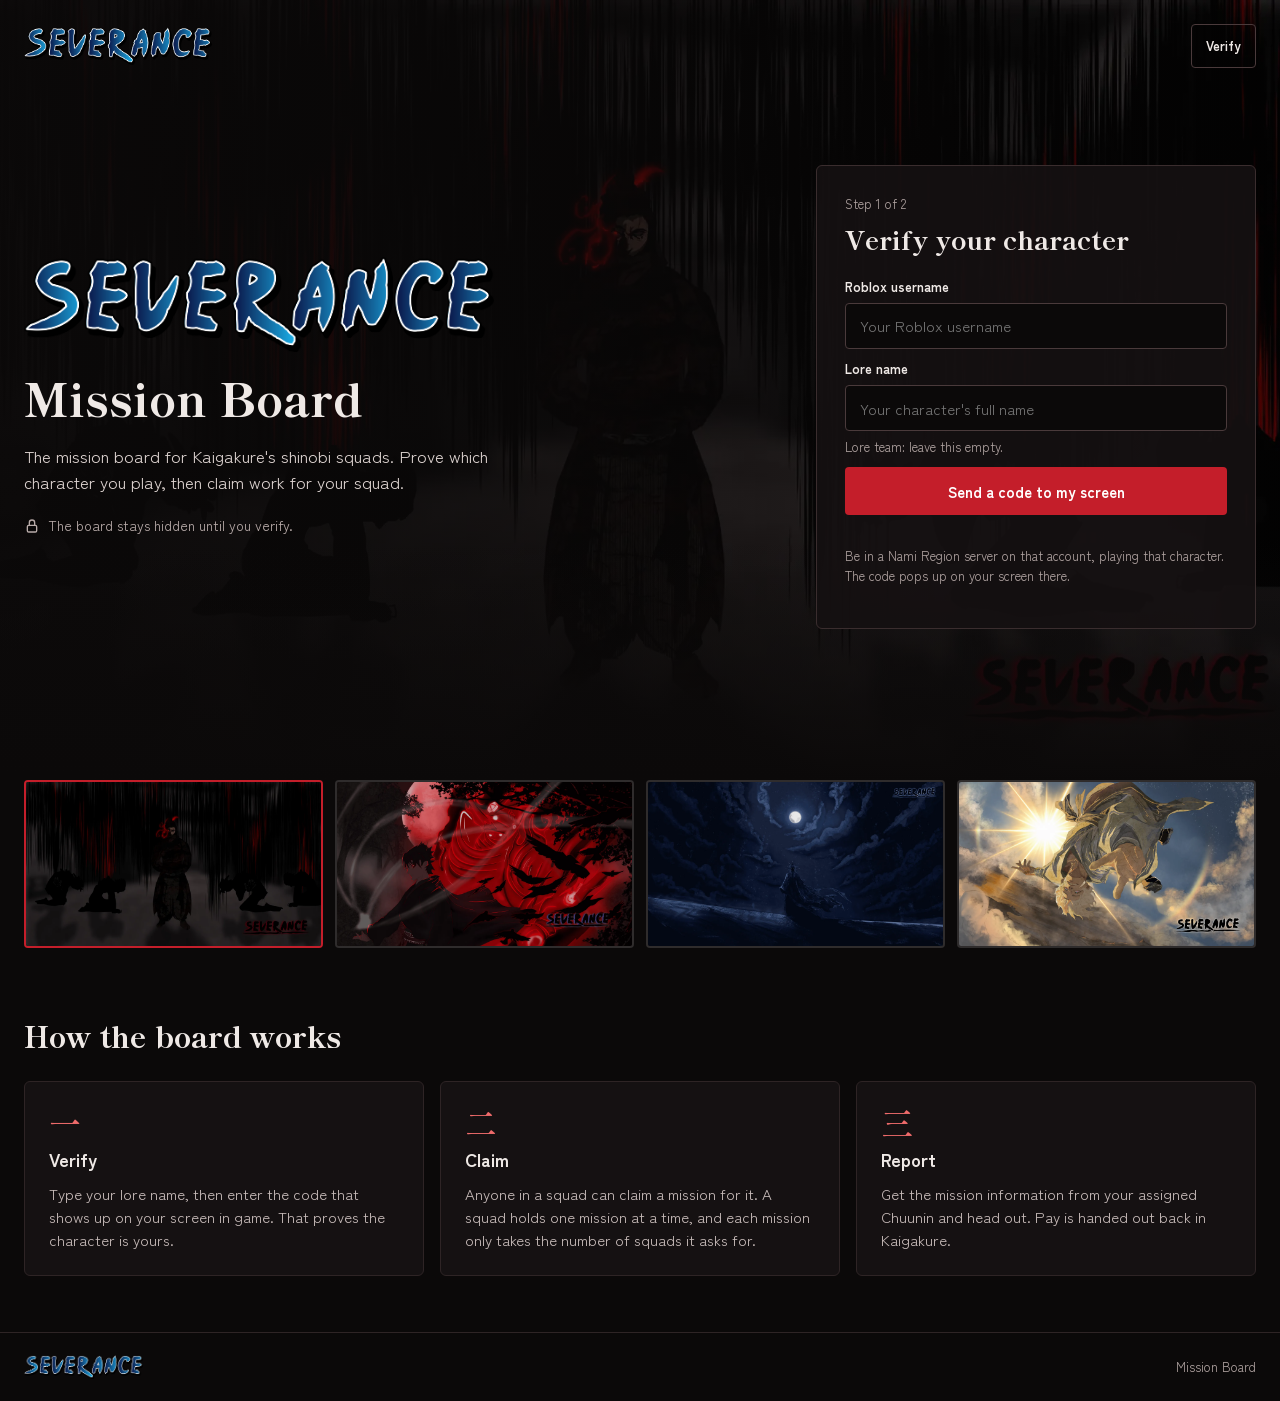
==== admin.html @ 83592f40 "Add files via upload" ====
<!doctype html>
<html lang="en">
<head>
<meta charset="utf-8">
<meta name="viewport" content="width=device-width, initial-scale=1">
<title>Mission Board admin panel</title>
<link rel="preconnect" href="https://fonts.googleapis.com">
<link rel="preconnect" href="https://fonts.gstatic.com" crossorigin>
<link rel="stylesheet" href="https://fonts.googleapis.com/css2?family=Shippori+Mincho+B1:wght@600;800&family=Zen+Kaku+Gothic+New:wght@400;500;700&display=swap">
<link rel="icon" href="data:,">
<link rel="stylesheet" href="css/style.css">
</head>
<body data-page="admin">

<header class="page-head">
  <img class="page-head-art" src="img/art-night.webp" alt="">
  <div class="page-head-shade" aria-hidden="true"></div>
  <div class="wrap">
    <nav class="nav">
      <a href="index.html" aria-label="Severance home"><img class="logo" src="img/logo.png" alt="Severance"></a>
      <div class="nav-user">
        <span class="who"><strong id="user-name"></strong><span id="user-meta"></span></span>
        <a href="board.html">Back to the board</a>
      </div>
    </nav>
    <div class="page-title">
      <h1 class="serif">Admin panel</h1>
      <p>Post missions, clear claims, and choose who can edit the board.</p>
    </div>
  </div>
</header>

<main class="admin wrap">

  <section class="admin-section" aria-labelledby="post-title">
    <h2 id="post-title" class="section-title">Post a mission</h2>
    <div class="split">
      <div class="split-main">
        <div class="panel paste-box">
          <label for="paste" class="strong">Paste from Discord</label>
          <p class="small muted">Paste a mission in the usual format and the form fills itself in. You can fix anything after.</p>
          <textarea id="paste" class="input" rows="9"></textarea>
          <div class="inline-actions">
            <button id="fill" class="btn btn-light btn-small" type="button">Fill the form</button>
            <button id="clear" class="btn btn-ghost btn-small" type="button">Clear</button>
          </div>
          <p id="paste-msg" class="msg error" role="alert" hidden></p>
        </div>

        <form id="post-form" class="post-form" novalidate>
          <div class="form-grid">
            <div class="field wide"><label for="f-title">Title</label><input id="f-title" name="title" class="input" type="text" placeholder="Business Trip" autocomplete="off"></div>
            <div class="field wide"><label for="f-host">Host</label><input id="f-host" name="host" class="input" type="text" placeholder="Lore team member hosting it" autocomplete="off"></div>
            <div class="field"><label for="f-rank">Rank</label><input id="f-rank" name="rank" class="input" type="text" placeholder="C-" autocomplete="off"></div>
            <div class="field"><label for="f-faction">Faction</label><input id="f-faction" name="faction" class="input" type="text" value="Shinobi" autocomplete="off"></div>
            <div class="field"><label for="f-squads">Squads needed</label><input id="f-squads" name="squadsNeeded" class="input" type="number" min="1" max="18" value="1"></div>
            <div class="field"><label for="f-limit">Squad member limit</label><input id="f-limit" name="memberLimit" class="input" type="text" placeholder="9" autocomplete="off"></div>
            <div class="field"><label for="f-pay">Pay per squad member</label><input id="f-pay" name="pay" class="input" type="text" placeholder="220 Ryo" autocomplete="off"></div>
            <div class="field"><label for="f-bonus">Bonus</label><input id="f-bonus" name="bonus" class="input" type="text" placeholder="???" autocomplete="off"></div>
            <div class="field wide"><label for="f-failure">Failure</label><input id="f-failure" name="failure" class="input" type="text" placeholder="No pay, reputation loss for the entire squad." autocomplete="off"></div>
            <div class="field"><label for="f-location">Location</label><input id="f-location" name="location" class="input" type="text" placeholder="Nagomi Island" autocomplete="off"></div>
            <div class="field"><label for="f-departure">Departure</label><input id="f-departure" name="departure" class="input" type="text" value="Kaigakure" autocomplete="off"></div>
            <div class="field"><label for="f-time">Time limit</label><input id="f-time" name="timeLimit" class="input" type="text" placeholder="N/A" autocomplete="off"></div>
          </div>
          <div class="field"><label for="f-summary">Brief summary</label><textarea id="f-summary" name="summary" class="input" rows="4"></textarea></div>
          <div class="field"><label for="f-objectives">Objectives (one per line)</label><textarea id="f-objectives" name="objectives" class="input" rows="4"></textarea></div>
          <div class="field"><label for="f-intel">Intel</label><textarea id="f-intel" name="intel" class="input" rows="3"></textarea></div>
          <div class="field"><label for="f-optional">Optional requirements</label><textarea id="f-optional" name="optionalRequirements" class="input" rows="2"></textarea></div>
          <div class="inline-actions">
            <button class="btn btn-red" type="submit">Post to the board</button>
            <p id="post-msg" class="msg" role="status" hidden></p>
          </div>
        </form>
      </div>

      <aside class="split-side">
        <div class="panel preview" aria-label="Preview">
          <div class="preview-label">Preview</div>
          <div id="preview"></div>
        </div>
      </aside>
    </div>
  </section>

  <section class="admin-section" aria-labelledby="posted-title">
    <div class="section-head">
      <h2 id="posted-title" class="section-title">Posted missions</h2>
      <span class="small muted">Clearing claims frees the mission for other squads.</span>
    </div>
    <div class="panel table-wrap">
      <div class="table">
        <div class="table-row table-head"><span>Mission</span><span>Host</span><span>Rank</span><span>Squads</span><span>Status</span><span class="right">Actions</span></div>
        <div id="posted-rows"></div>
      </div>
    </div>
  </section>

  <section class="admin-section" aria-labelledby="lore-title">
    <h2 id="lore-title" class="section-title">Lore team</h2>
    <div class="split">
      <div class="panel split-wide"><ul id="lore-list" class="admin-list"></ul></div>
      <div class="split-side">
        <div class="panel card-form">
          <strong>Who can post</strong>
          <p class="small muted">This list comes from the Lore Team tab in the squad sheet. Everyone marked Active there can post missions, clear claims and remove missions. To add or remove someone, change the sheet.</p>
        </div>
      </div>
    </div>
  </section>

  <p id="demo-row" class="demo-row" hidden>
    <span>Demo mode: everything here is saved in this browser only.</span>
    <button id="demo-reset" class="link-btn" type="button">Reset demo data</button>
  </p>

</main>

<script src="js/api.js"></script>
<script src="js/app.js"></script>
</body>
</html>
---- css/style.css ----
:root {
  --bg: #0b0909;
  --panel: #151112;
  --panel-hi: #1f1819;
  --line: #2e2425;
  --line-strong: #4a3a3b;
  --text: #efe9e6;
  --text-soft: #ddd3d0;
  --muted: #b0a3a1;
  --faint: #8f8381;
  --red: #c41e2a;
  --red-text: #ef6b6b;
  --amber: #e3b25a;
  --blue: #8fc1e3;
  --green: #a9d2a3;
  --error: #ef8f8f;
  --serif: 'Shippori Mincho B1', serif;
  --sans: 'Zen Kaku Gothic New', system-ui, sans-serif;
  --mono: ui-monospace, Menlo, Consolas, monospace;
}

* { box-sizing: border-box; }
body { margin: 0; background: var(--bg); color: var(--text); font-family: var(--sans); font-size: 15px; line-height: 1.55; }
a { color: var(--red-text); }
a:hover { color: #ff9a9a; }
img { max-width: 100%; }
button, input, textarea, select { font: inherit; }
button { cursor: pointer; }
button:disabled { cursor: not-allowed; }
[hidden] { display: none !important; }
:focus-visible { outline: 2px solid var(--red-text); outline-offset: 2px; }

.wrap { max-width: 1280px; width: 100%; margin: 0 auto; padding-left: 24px; padding-right: 24px; }
.serif { font-family: var(--serif); font-weight: 800; }
.muted { color: var(--muted); }
.soft { color: var(--text-soft); }
.small { font-size: 13px; }
.strong { font-weight: 700; }
.unset { color: var(--faint) !important; }

.btn { display: inline-flex; align-items: center; justify-content: center; min-height: 48px; padding: 0 22px; border-radius: 4px; border: 1px solid transparent; font-size: 15px; font-weight: 700; text-decoration: none; }
.btn-red { background: var(--red); color: #fff; }
.btn-red:hover { background: #d42733; color: #fff; }
.btn-light { background: var(--text); color: var(--bg); }
.btn-light:hover { background: #fff; color: var(--bg); }
.btn-ghost { background: transparent; color: var(--text); border-color: var(--line-strong); }
.btn-ghost:hover { border-color: #6a5455; color: var(--text); }
.btn-off, .btn:disabled { background: #241c1d; color: #9a8d8b; border-color: #241c1d; }
.btn-danger { background: var(--red); color: #fff; border-color: var(--red); }
.btn-small { min-height: 44px; padding: 0 14px; font-size: 13px; }
.link-btn { background: none; border: 0; padding: 0; min-height: 32px; color: var(--red-text); text-decoration: underline; text-underline-offset: 3px; font-size: 14px; }
.link-btn:hover { color: #ff9a9a; }

.field { display: flex; flex-direction: column; gap: 6px; }
.field label { font-size: 13px; font-weight: 700; }
.input { width: 100%; min-height: 46px; padding: 0 14px; background: var(--bg); color: var(--text); border: 1px solid var(--line-strong); border-radius: 4px; font-size: 15px; }
textarea.input { padding: 10px 12px; line-height: 1.5; resize: vertical; }
.input:focus { outline: 2px solid var(--red); outline-offset: 1px; }
.input:disabled { opacity: 0.6; }
.code-input { min-height: 56px; font-family: var(--mono); font-size: 28px; letter-spacing: 0.35em; text-align: center; }
.msg { margin: 0; font-size: 14px; }
.msg.error { color: var(--error); }
.msg.ok { color: var(--green); font-weight: 700; }
.inline-actions { display: flex; flex-wrap: wrap; align-items: center; gap: 10px 14px; }

.hero { position: relative; overflow: hidden; min-height: 780px; display: flex; flex-direction: column; }
.hero-art { position: absolute; inset: 0; width: 100%; height: 100%; object-fit: cover; opacity: 0; transition: opacity 1.4s ease; }
.hero-art.on { opacity: 1; }
.hero-shade { position: absolute; inset: 0; background: linear-gradient(90deg, rgba(11,9,9,0.94) 0%, rgba(11,9,9,0.74) 42%, rgba(11,9,9,0.2) 100%); }
.hero-fade { position: absolute; left: 0; right: 0; bottom: 0; height: 240px; background: linear-gradient(180deg, rgba(11,9,9,0) 0%, var(--bg) 100%); }
.topbar { position: relative; display: flex; flex-wrap: wrap; justify-content: space-between; align-items: center; gap: 16px; padding-top: 24px; }
.topbar .logo { height: 38px; width: auto; }
.hero-body { position: relative; flex: 1; display: flex; flex-wrap: wrap; align-items: center; justify-content: space-between; gap: 40px; padding-top: 56px; padding-bottom: 110px; }
.hero-copy { flex: 1 1 420px; max-width: 600px; display: flex; flex-direction: column; gap: 20px; }
.hero-logo { width: min(100%, 470px); height: auto; }
.hero-copy h1 { margin: 0; font-size: 46px; line-height: 1.1; }
.hero-copy .lead { margin: 0; font-size: 17px; color: var(--text-soft); max-width: 500px; }
.lock-note { margin: 0; display: flex; align-items: center; gap: 8px; font-size: 14px; color: #b9acaa; }

.verify-card { flex: 1 1 360px; max-width: 440px; background: rgba(21,17,18,0.93); border: 1px solid #3a2d2e; border-radius: 6px; padding: 28px; }
.verify-step { display: flex; flex-direction: column; gap: 18px; }
.verify-step > .link-btn { align-self: flex-start; }
.step-head { display: flex; flex-direction: column; gap: 4px; }
.step-head h2 { margin: 0; font-size: 26px; }
.step-head p { margin: 0; }
.step { font-size: 13px; color: var(--muted); }
.verify-form { display: flex; flex-direction: column; gap: 10px; }
.row-between { display: flex; flex-wrap: wrap; justify-content: space-between; gap: 8px; }
.demo-note { margin: 0; padding: 10px 12px; border: 1px dashed #3a2d2e; border-radius: 4px; font-size: 13px; color: var(--muted); }
.demo-note strong { color: var(--text); font-family: var(--mono); letter-spacing: 0.12em; }
.demo-names { display: flex; flex-wrap: wrap; align-items: center; gap: 4px 12px; padding-top: 14px; border-top: 1px dashed #3a2d2e; font-size: 13px; color: var(--muted); }
.demo-names .link-btn { font-size: 13px; }
.verified { display: inline-flex; align-items: center; gap: 6px; font-size: 14px; font-weight: 700; color: var(--green); }

.thumbs { display: grid; grid-template-columns: repeat(auto-fit, minmax(150px, 1fr)); gap: 12px; }
.thumb { padding: 0; aspect-ratio: 16 / 9; overflow: hidden; background: var(--panel); border: 2px solid rgba(239,233,230,0.12); border-radius: 4px; }
.thumb[aria-pressed="true"] { border-color: var(--red); }
.thumb img { display: block; width: 100%; height: 100%; object-fit: cover; }

.how { padding-top: 64px; padding-bottom: 56px; display: flex; flex-direction: column; gap: 22px; }
.how h2 { margin: 0; font-size: 30px; }
.how ol { list-style: none; margin: 0; padding: 0; display: grid; grid-template-columns: repeat(auto-fit, minmax(260px, 1fr)); gap: 16px; }
.how li { padding: 24px; background: var(--panel); border: 1px solid var(--line); border-radius: 6px; display: flex; flex-direction: column; gap: 8px; }
.how .num { font-family: var(--serif); font-weight: 800; font-size: 32px; line-height: 1; color: var(--red-text); }
.how h3 { margin: 0; font-size: 18px; }
.how p { margin: 0; color: #c8bcba; }

.site-footer { border-top: 1px solid var(--line); }
.site-footer .wrap { padding-top: 22px; padding-bottom: 22px; display: flex; flex-wrap: wrap; justify-content: space-between; align-items: center; gap: 12px; font-size: 13px; color: var(--muted); }
.site-footer img { height: 24px; width: auto; }

.page-head { position: relative; overflow: hidden; border-bottom: 1px solid var(--line); }
.page-head-art { position: absolute; inset: 0; width: 100%; height: 100%; object-fit: cover; object-position: center 35%; }
.page-head-shade { position: absolute; inset: 0; background: linear-gradient(90deg, rgba(11,9,9,0.96) 0%, rgba(11,9,9,0.82) 50%, rgba(11,9,9,0.5) 100%); }
.page-head .wrap { position: relative; padding-top: 20px; padding-bottom: 34px; display: flex; flex-direction: column; gap: 30px; }
.nav { display: flex; flex-wrap: wrap; justify-content: space-between; align-items: center; gap: 16px; }
.nav .logo { height: 34px; width: auto; display: block; }
.nav-user { display: flex; flex-wrap: wrap; align-items: center; gap: 8px 22px; font-size: 14px; }
.nav-user .who { display: flex; flex-direction: column; line-height: 1.3; text-align: right; }
.nav-user .who span { font-size: 13px; color: #b9acaa; }
.nav-user a { font-weight: 700; }
.page-title h1 { margin: 0; font-size: 46px; line-height: 1.1; }
.page-title p { margin: 4px 0 0; color: var(--text-soft); }

.panel { background: var(--panel); border: 1px solid var(--line); border-radius: 6px; }

.board { padding-top: 28px; padding-bottom: 56px; display: flex; flex-wrap: wrap; gap: 28px; align-items: flex-start; }
.board-side { flex: 1 1 340px; min-width: 0; display: flex; flex-direction: column; gap: 16px; }
.squad-box { padding: 18px; display: flex; flex-direction: column; gap: 8px; }
.squad-box .row { display: flex; justify-content: space-between; align-items: baseline; gap: 12px; }
.squad-box h2 { margin: 0; font-size: 20px; }
.squad-box p { margin: 0; font-size: 14px; color: var(--text-soft); }
.slot { font-size: 13px; font-weight: 700; color: var(--muted); }
.slot.full { color: var(--blue); }
.tabs { display: flex; flex-wrap: wrap; gap: 4px; border-bottom: 1px solid var(--line); }
.tab { min-height: 44px; padding: 0 12px; margin-bottom: -1px; background: none; border: 0; border-bottom: 2px solid transparent; color: var(--muted); font-size: 14px; font-weight: 700; }
.tab[aria-pressed="true"] { border-bottom-color: var(--red); color: var(--text); }
.mission-list { list-style: none; margin: 0; padding: 0; display: flex; flex-direction: column; gap: 10px; }
.mission-item { width: 100%; display: flex; gap: 14px; align-items: flex-start; padding: 14px; text-align: left; background: var(--panel); border: 1px solid var(--line); border-radius: 6px; color: var(--text); }
.mission-item:hover { border-color: var(--line-strong); }
.mission-item[aria-pressed="true"] { background: var(--panel-hi); border-color: var(--red); }
.rank { flex: none; min-width: 48px; height: 48px; padding: 0 6px; display: flex; align-items: center; justify-content: center; border: 1.5px solid #5a4647; font-family: var(--serif); font-weight: 800; font-size: 21px; }
.mission-item .info { display: flex; flex-direction: column; gap: 2px; min-width: 0; }
.mission-item .title { font-family: var(--serif); font-weight: 800; font-size: 18px; line-height: 1.25; }
.mission-item .meta { font-size: 13px; color: #b9acaa; }
.mission-item .status { margin-top: 4px; }
.status { font-size: 12px; font-weight: 700; letter-spacing: 0.08em; }
.status-open { color: var(--red-text); }
.status-partial { color: var(--amber); }
.status-claimed { color: #9a8d8b; }
.status-mine { color: var(--blue); }
.tag { padding: 4px 10px; border: 1px solid currentColor; border-radius: 3px; }
.empty { margin: 0; padding: 24px; text-align: center; border: 1px dashed #3a2d2e; border-radius: 6px; color: var(--muted); }

.mission { flex: 999 1 560px; min-width: 0; }
.mission-head { padding: 28px 28px 24px; display: flex; flex-direction: column; gap: 16px; border-bottom: 1px solid var(--line); }
.mission-head .row { display: flex; flex-wrap: wrap; justify-content: space-between; align-items: center; gap: 10px; }
.mission-head h2 { margin: 0; font-size: 40px; line-height: 1.15; }
.claimed-line { font-size: 13px; color: #b9acaa; }
.title-block { display: flex; flex-direction: column; gap: 4px; }
.host-line { margin: 0; font-size: 14px; color: var(--muted); }
.host-line strong { color: var(--text); }
.action { display: flex; flex-wrap: wrap; align-items: center; gap: 12px 16px; }
.action .note { font-size: 13px; color: #b9acaa; }
.action .msg { flex-basis: 100%; }
.facts { margin: 0; padding: 18px 28px; display: grid; grid-template-columns: repeat(auto-fit, minmax(170px, 1fr)); gap: 14px 24px; border-bottom: 1px solid var(--line); }
.facts div { display: flex; flex-direction: column; gap: 2px; }
.facts dt { font-size: 12px; color: var(--muted); }
.facts dd { margin: 0; font-weight: 700; }
.mission-body { padding: 26px 28px 32px; display: flex; flex-direction: column; gap: 24px; }
.mission-body section { display: flex; flex-direction: column; gap: 6px; }
.mission-body h3 { margin: 0; font-family: var(--serif); font-weight: 800; font-size: 19px; }
.mission-body p, .mission-body ol { margin: 0; color: var(--text-soft); max-width: 760px; }
.mission-body ol { padding-left: 22px; display: flex; flex-direction: column; gap: 6px; }

.admin { padding-top: 32px; padding-bottom: 64px; display: flex; flex-direction: column; gap: 48px; }
.admin-section { display: flex; flex-direction: column; gap: 18px; }
.section-title { margin: 0; font-family: var(--serif); font-weight: 800; font-size: 28px; }
.section-head { display: flex; flex-wrap: wrap; justify-content: space-between; align-items: baseline; gap: 8px; }
.split { display: flex; flex-wrap: wrap; gap: 28px; align-items: flex-start; }
.split-main { flex: 1 1 540px; min-width: 0; display: flex; flex-direction: column; gap: 22px; }
.split-side { flex: 1 1 400px; min-width: 0; display: flex; flex-direction: column; gap: 16px; }
.split-wide { flex: 999 1 520px; min-width: 0; }
.paste-box { padding: 18px; display: flex; flex-direction: column; gap: 10px; }
.paste-box p { margin: 0; }
.paste-box textarea { font-family: var(--mono); font-size: 13px; }
.form-grid { display: grid; grid-template-columns: repeat(auto-fit, minmax(200px, 1fr)); gap: 14px 16px; }
.form-grid .wide { grid-column: 1 / -1; }
.post-form { display: flex; flex-direction: column; gap: 18px; }
.preview-label { padding: 14px 24px 0; font-size: 13px; font-weight: 700; color: var(--muted); }
.preview .mission-head { padding: 12px 24px 20px; }
.preview .mission-head h2 { font-size: 28px; }
.preview .facts { padding: 14px 24px; grid-template-columns: repeat(auto-fit, minmax(140px, 1fr)); gap: 10px 18px; }
.preview .facts dd { font-size: 14px; }
.preview .mission-body { padding: 18px 24px 24px; gap: 16px; font-size: 14px; }
.preview .mission-body h3 { font-size: 16px; }
.table-wrap { overflow-x: auto; }
.table { min-width: 860px; }
.table-row { display: grid; grid-template-columns: 2fr 1.1fr 0.6fr 0.8fr 1.1fr 1.8fr; gap: 12px; align-items: center; padding: 12px 20px; border-bottom: 1px solid var(--line); }
.table-row:last-child { border-bottom: 0; }
.table-head { font-size: 12px; font-weight: 700; color: var(--muted); }
.table-row .right { text-align: right; }
.table-row .row-title { font-size: 17px; }
.table-row .actions { display: flex; justify-content: flex-end; flex-wrap: wrap; gap: 8px; }
.admin-list { list-style: none; margin: 0; padding: 0; }
.admin-list li { display: flex; flex-wrap: wrap; justify-content: space-between; align-items: center; gap: 10px 16px; padding: 14px 20px; border-bottom: 1px solid var(--line); }
.admin-list li:last-child { border-bottom: 0; }
.admin-list .who { display: flex; flex-direction: column; line-height: 1.35; }
.admin-list .who span { font-size: 13px; color: #b9acaa; }
.access-owner { color: var(--amber); }
.access-admin { color: var(--blue); }
.card-form { padding: 18px; display: flex; flex-direction: column; gap: 10px; }
.card-form p { margin: 0; }
.inline { display: flex; flex-wrap: wrap; gap: 10px; }
.inline .input { flex: 1 1 180px; width: auto; }
.check { display: flex; gap: 12px; align-items: flex-start; padding: 16px 18px; cursor: pointer; }
.check input { width: 20px; height: 20px; margin: 2px 0 0; accent-color: var(--red); flex: none; }
.check-text { display: flex; flex-direction: column; gap: 2px; }
.check-text strong { font-size: 14px; }
.check-text span { font-size: 13px; color: var(--muted); }
.demo-row { margin: 0; display: flex; flex-wrap: wrap; align-items: center; gap: 4px 12px; font-size: 13px; color: var(--muted); }

@media (max-width: 640px) {
  .hero { min-height: 0; }
  .hero-copy h1, .page-title h1 { font-size: 36px; }
  .mission-head h2 { font-size: 30px; }
  .verify-card { padding: 22px; }
  .topbar .logo { visibility: hidden; }
}

@media (prefers-reduced-motion: reduce) {
  .hero-art { transition: none; }
}
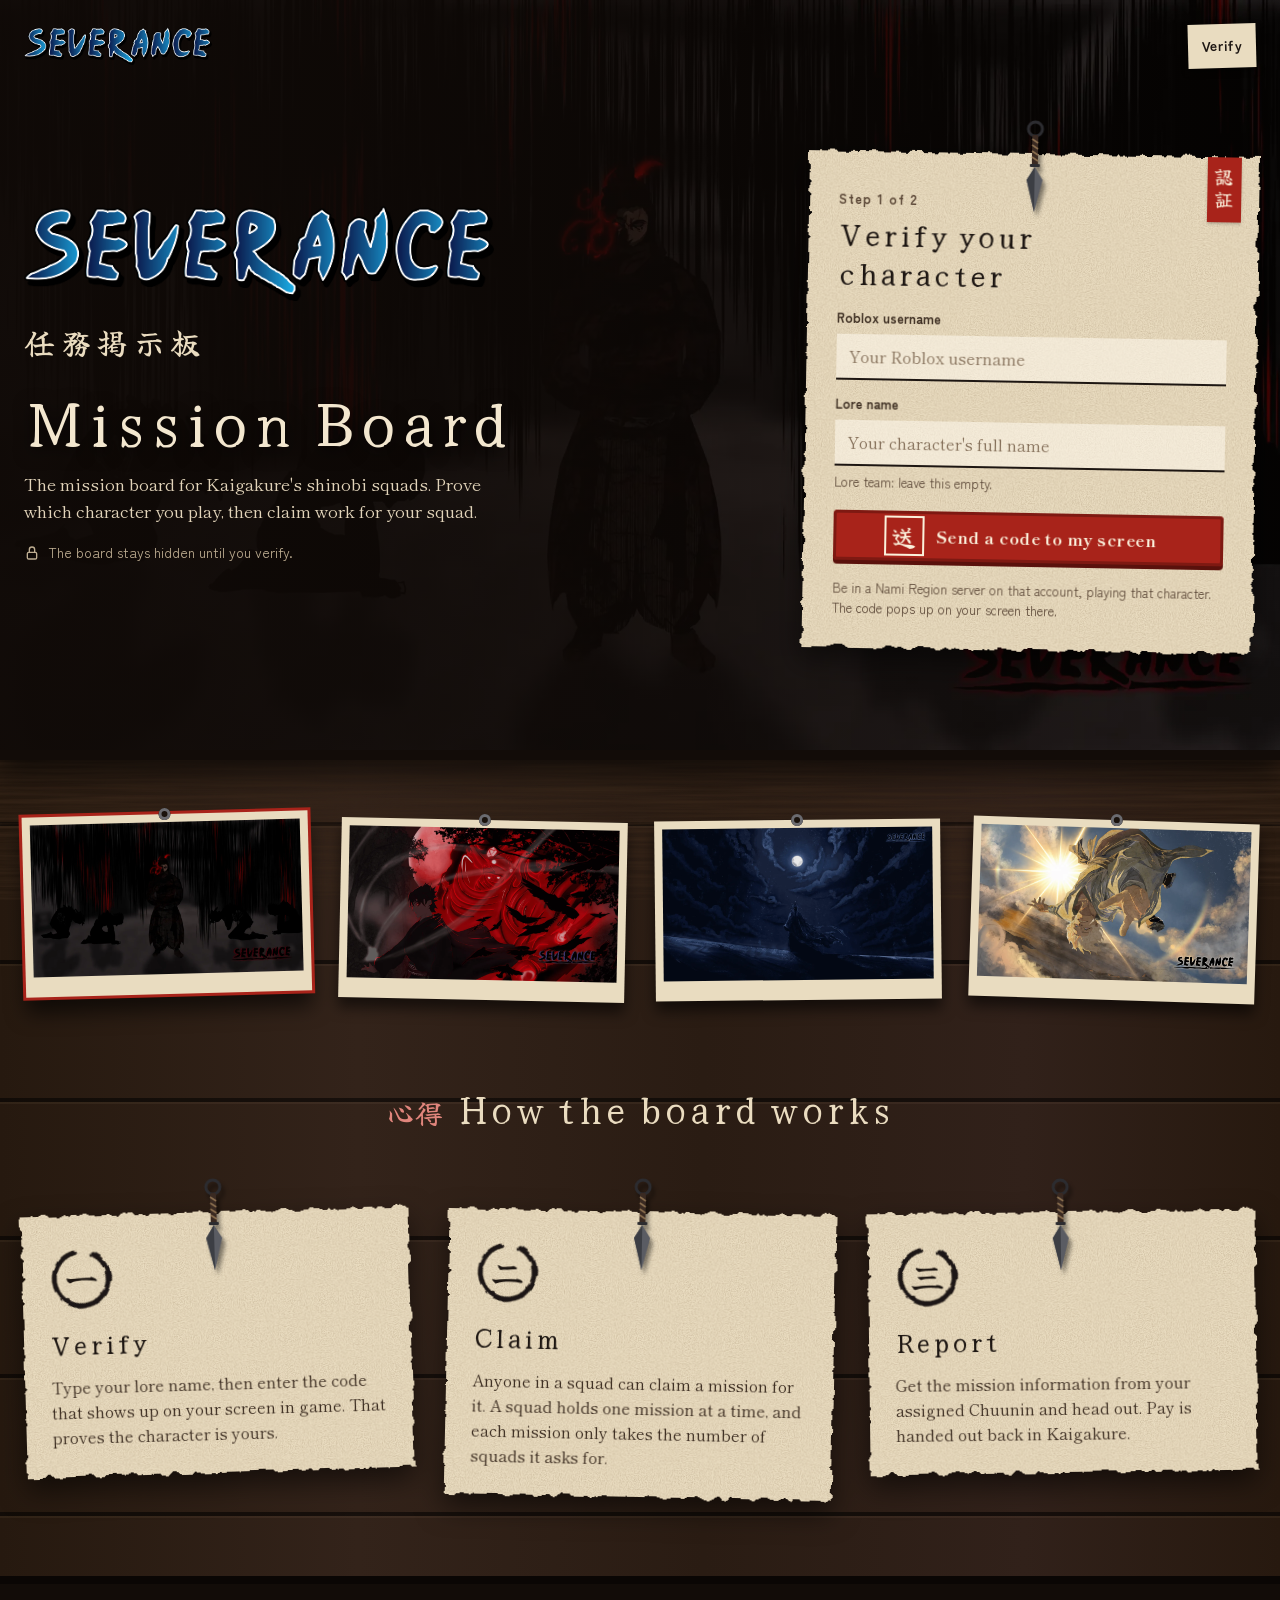
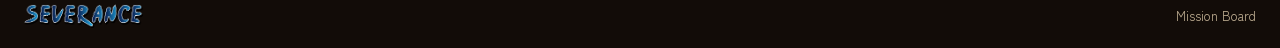
==== commit 25fe48cb: "Add files via upload" ====
--- a/admin.html
+++ b/admin.html
@@ -6,48 +6,59 @@
 <title>Mission Board admin panel</title>
 <link rel="preconnect" href="https://fonts.googleapis.com">
 <link rel="preconnect" href="https://fonts.gstatic.com" crossorigin>
-<link rel="stylesheet" href="https://fonts.googleapis.com/css2?family=Shippori+Mincho+B1:wght@600;800&family=Zen+Kaku+Gothic+New:wght@400;500;700&display=swap">
+<link rel="stylesheet" href="https://fonts.googleapis.com/css2?family=Yuji+Syuku&family=Shippori+Mincho+B1:wght@500;700;800&family=Zen+Kaku+Gothic+New:wght@500;700&display=swap">
 <link rel="icon" href="data:,">
 <link rel="stylesheet" href="css/style.css">
 </head>
 <body data-page="admin">
 
-<header class="page-head">
-  <img class="page-head-art" src="img/art-night.webp" alt="">
-  <div class="page-head-shade" aria-hidden="true"></div>
+<svg class="grain-layer" aria-hidden="true" focusable="false">
+  <defs>
+    <filter id="grain" x="0" y="0" width="100%" height="100%"><feTurbulence type="fractalNoise" baseFrequency="0.006 0.24" numOctaves="4" seed="7"></feTurbulence><feColorMatrix type="matrix" values="0 0 0 0 0.04  0 0 0 0 0.02  0 0 0 0 0.01  0 0 0 1.5 -0.48"></feColorMatrix></filter>
+    <filter id="washi" x="-4%" y="-4%" width="108%" height="108%"><feTurbulence type="fractalNoise" baseFrequency="0.07" numOctaves="3" seed="4" result="warp"></feTurbulence><feDisplacementMap in="SourceGraphic" in2="warp" scale="10" xChannelSelector="R" yChannelSelector="G" result="sheet"></feDisplacementMap><feTurbulence type="fractalNoise" baseFrequency="0.85" numOctaves="3" seed="2" result="grit"></feTurbulence><feColorMatrix in="grit" type="matrix" values="0 0 0 0 0.42  0 0 0 0 0.31  0 0 0 0 0.18  0 0 0 0.9 -0.3" result="speck"></feColorMatrix><feComposite in="speck" in2="sheet" operator="in" result="speckIn"></feComposite><feMerge><feMergeNode in="sheet"></feMergeNode><feMergeNode in="speckIn"></feMergeNode></feMerge></filter>
+    <filter id="stamp" x="-10%" y="-10%" width="120%" height="120%"><feTurbulence type="fractalNoise" baseFrequency="0.05" numOctaves="2" seed="9" result="w"></feTurbulence><feDisplacementMap in="SourceGraphic" in2="w" scale="3" result="d"></feDisplacementMap><feTurbulence type="fractalNoise" baseFrequency="0.9" numOctaves="1" seed="5" result="n"></feTurbulence><feColorMatrix in="n" type="matrix" values="0 0 0 0 0  0 0 0 0 0  0 0 0 0 0  0 0 0 -2.4 1.85" result="m"></feColorMatrix><feComposite in="d" in2="m" operator="in"></feComposite></filter>
+    <filter id="brush" x="-10%" y="-40%" width="120%" height="180%"><feTurbulence type="fractalNoise" baseFrequency="0.09" numOctaves="2" seed="11" result="b"></feTurbulence><feDisplacementMap in="SourceGraphic" in2="b" scale="4"></feDisplacementMap></filter>
+    <symbol id="kunai" viewBox="0 0 28 96"><circle cx="14" cy="9" r="7" fill="none" stroke="#2c2c30" stroke-width="3"></circle><rect x="11" y="15" width="6" height="30" rx="1.5" fill="#3a2a22"></rect><path d="M11 19 L17 23 M11 25 L17 29 M11 31 L17 35 M11 37 L17 41" stroke="#8a6e4e" stroke-width="1.6"></path><rect x="9" y="44" width="10" height="3" rx="1" fill="#2c2c30"></rect><path d="M14 47 L22 60 L14 92 L6 60 Z" fill="#5a5c63"></path><path d="M14 47 L14 92 L6 60 Z" fill="#3c3e44"></path></symbol>
+  </defs>
+  <rect width="100%" height="100%" filter="url(#grain)"></rect>
+</svg>
+
+<header class="beam">
   <div class="wrap">
-    <nav class="nav">
-      <a href="index.html" aria-label="Severance home"><img class="logo" src="img/logo.png" alt="Severance"></a>
-      <div class="nav-user">
-        <span class="who"><strong id="user-name"></strong><span id="user-meta"></span></span>
-        <a href="board.html">Back to the board</a>
-      </div>
+    <a href="index.html" aria-label="Severance home"><img class="logo" src="img/logo.png" alt="Severance"></a>
+    <nav class="nav-user" aria-label="Account">
+      <span class="who"><strong id="user-name"></strong><span id="user-meta"></span></span>
+      <a class="btn btn-slip" href="board.html">Back to the board</a>
     </nav>
-    <div class="page-title">
-      <h1 class="serif">Admin panel</h1>
-      <p>Post missions, clear claims, and choose who can edit the board.</p>
-    </div>
   </div>
 </header>
 
 <main class="admin wrap">
 
+  <div class="sign-hang">
+    <div class="sign-ropes" aria-hidden="true"><span></span><span></span></div>
+    <div class="sign woodgrain">
+      <h1><span class="kanji" aria-hidden="true">任務管理</span><span class="latin">ADMIN PANEL</span></h1>
+    </div>
+    <p class="counts">Post missions, clear claims, and see who can edit the board.</p>
+  </div>
+
   <section class="admin-section" aria-labelledby="post-title">
-    <h2 id="post-title" class="section-title">Post a mission</h2>
+    <h2 id="post-title" class="section-title"><span class="jp" aria-hidden="true">掲示</span>Post a mission</h2>
     <div class="split">
       <div class="split-main">
-        <div class="panel paste-box">
-          <label for="paste" class="strong">Paste from Discord</label>
-          <p class="small muted">Paste a mission in the usual format and the form fills itself in. You can fix anything after.</p>
+        <div class="paste-box paper">
+          <label for="paste">Paste from Discord</label>
+          <p class="hint">Paste a mission in the usual format and the form fills itself in. You can fix anything after.</p>
           <textarea id="paste" class="input" rows="9"></textarea>
           <div class="inline-actions">
-            <button id="fill" class="btn btn-light btn-small" type="button">Fill the form</button>
-            <button id="clear" class="btn btn-ghost btn-small" type="button">Clear</button>
+            <button id="fill" class="btn btn-ink btn-small" type="button">Fill the form</button>
+            <button id="clear" class="btn btn-ink btn-small" type="button">Clear</button>
           </div>
           <p id="paste-msg" class="msg error" role="alert" hidden></p>
         </div>
 
-        <form id="post-form" class="post-form" novalidate>
+        <form id="post-form" class="post-form paper" novalidate>
           <div class="form-grid">
             <div class="field wide"><label for="f-title">Title</label><input id="f-title" name="title" class="input" type="text" placeholder="Business Trip" autocomplete="off"></div>
             <div class="field wide"><label for="f-host">Host</label><input id="f-host" name="host" class="input" type="text" placeholder="Lore team member hosting it" autocomplete="off"></div>
@@ -67,16 +78,19 @@
           <div class="field"><label for="f-intel">Intel</label><textarea id="f-intel" name="intel" class="input" rows="3"></textarea></div>
           <div class="field"><label for="f-optional">Optional requirements</label><textarea id="f-optional" name="optionalRequirements" class="input" rows="2"></textarea></div>
           <div class="inline-actions">
-            <button class="btn btn-red" type="submit">Post to the board</button>
+            <button class="btn btn-seal" type="submit"><span class="seal" aria-hidden="true">掲</span>Post to the board</button>
             <p id="post-msg" class="msg" role="status" hidden></p>
           </div>
         </form>
       </div>
 
-      <aside class="split-side">
-        <div class="panel preview" aria-label="Preview">
-          <div class="preview-label">Preview</div>
-          <div id="preview"></div>
+      <aside class="split-side" aria-label="Preview">
+        <div class="preview-wrap">
+          <svg class="kunai" viewBox="0 0 28 96" aria-hidden="true" focusable="false"><use href="#kunai"></use></svg>
+          <div class="paper sheet sheet-compact">
+            <div class="preview-label">PREVIEW</div>
+            <div id="preview" class="sheet-flow is-open"></div>
+          </div>
         </div>
       </aside>
     </div>
@@ -84,37 +98,46 @@
 
   <section class="admin-section" aria-labelledby="posted-title">
     <div class="section-head">
-      <h2 id="posted-title" class="section-title">Posted missions</h2>
-      <span class="small muted">Clearing claims frees the mission for other squads.</span>
+      <h2 id="posted-title" class="section-title"><span class="jp" aria-hidden="true">一覧</span>Posted missions</h2>
+      <span class="section-note">Clearing claims frees the mission for other squads.</span>
     </div>
-    <div class="panel table-wrap">
-      <div class="table">
-        <div class="table-row table-head"><span>Mission</span><span>Host</span><span>Rank</span><span>Squads</span><span>Status</span><span class="right">Actions</span></div>
-        <div id="posted-rows"></div>
+    <div class="ledger paper">
+      <div class="table-wrap">
+        <div class="table">
+          <div class="table-row table-head"><span>MISSION</span><span>HOST</span><span>RANK</span><span>SQUADS</span><span>STATUS</span><span class="right">ACTIONS</span></div>
+          <div id="posted-rows"></div>
+        </div>
       </div>
     </div>
   </section>
 
   <section class="admin-section" aria-labelledby="lore-title">
-    <h2 id="lore-title" class="section-title">Lore team</h2>
+    <h2 id="lore-title" class="section-title"><span class="jp" aria-hidden="true">伝承班</span>Lore team</h2>
     <div class="split">
-      <div class="panel split-wide"><ul id="lore-list" class="admin-list"></ul></div>
+      <div class="split-wide paper"><ul id="lore-list" class="admin-list"></ul></div>
       <div class="split-side">
-        <div class="panel card-form">
+        <div class="card-form paper">
           <strong>Who can post</strong>
-          <p class="small muted">This list comes from the Lore Team tab in the squad sheet. Everyone marked Active there can post missions, clear claims and remove missions. To add or remove someone, change the sheet.</p>
+          <p>This list comes from the Lore Team tab in the squad sheet. Everyone marked Active there can post missions, clear claims and remove missions. To add or remove someone, change the sheet.</p>
         </div>
       </div>
     </div>
   </section>
 
-  <p id="demo-row" class="demo-row" hidden>
+  <p id="demo-row" class="demo-row on-wood" hidden>
     <span>Demo mode: everything here is saved in this browser only.</span>
     <button id="demo-reset" class="link-btn" type="button">Reset demo data</button>
   </p>
 
 </main>
 
+<footer class="site-footer">
+  <div class="wrap">
+    <img src="img/logo.png" alt="Severance">
+    <span>Mission Board</span>
+  </div>
+</footer>
+
 <script src="js/api.js"></script>
 <script src="js/app.js"></script>
 </body>
--- a/css/style.css
+++ b/css/style.css
@@ -1,233 +1,348 @@
 :root {
-  --bg: #0b0909;
-  --panel: #151112;
-  --panel-hi: #1f1819;
-  --line: #2e2425;
-  --line-strong: #4a3a3b;
-  --text: #efe9e6;
-  --text-soft: #ddd3d0;
-  --muted: #b0a3a1;
-  --faint: #8f8381;
-  --red: #c41e2a;
-  --red-text: #ef6b6b;
-  --amber: #e3b25a;
-  --blue: #8fc1e3;
-  --green: #a9d2a3;
-  --error: #ef8f8f;
+  --wood: #2a1c13;
+  --beam: #120c08;
+  --beam-dark: #0a0604;
+  --washi: #e9dcc0;
+  --washi-hi: #f4e9d2;
+  --sign: #b88d5c;
+  --plaque: #c39463;
+  --ink: #1d1612;
+  --ink-soft: #3d2e22;
+  --ink-muted: #5a4636;
+  --ink-faint: #6b5643;
+  --cream: #eadcc0;
+  --cream-muted: #bfae92;
+  --red: #a8231a;
+  --red-deep: #7e1912;
+  --red-dark: #5a110c;
+  --red-light: #e0857c;
+  --amber: #8a5410;
+  --indigo: #27486b;
+  --claimed: #4a3a30;
+  --ok: #2f5f2a;
+  --brush: 'Yuji Syuku', 'Shippori Mincho B1', serif;
   --serif: 'Shippori Mincho B1', serif;
   --sans: 'Zen Kaku Gothic New', system-ui, sans-serif;
   --mono: ui-monospace, Menlo, Consolas, monospace;
 }
 
 * { box-sizing: border-box; }
-body { margin: 0; background: var(--bg); color: var(--text); font-family: var(--sans); font-size: 15px; line-height: 1.55; }
-a { color: var(--red-text); }
-a:hover { color: #ff9a9a; }
+html { background: var(--wood); }
+body {
+  margin: 0;
+  min-height: 100vh;
+  color: var(--cream);
+  font-family: var(--serif);
+  font-size: 16px;
+  line-height: 1.55;
+  background-color: var(--wood);
+  background-image:
+    repeating-linear-gradient(180deg, rgba(0,0,0,0) 0, rgba(0,0,0,0) 132px, rgba(0,0,0,0.55) 132px, rgba(0,0,0,0.55) 136px, rgba(255,220,170,0.05) 136px, rgba(255,220,170,0.05) 138px),
+    linear-gradient(90deg, #26190f 0%, #33231a 28%, #2a1c13 55%, #31211a 80%, #27190f 100%);
+}
+a { color: var(--cream); }
+a:hover { color: #fff; }
 img { max-width: 100%; }
 button, input, textarea, select { font: inherit; }
 button { cursor: pointer; }
 button:disabled { cursor: not-allowed; }
 [hidden] { display: none !important; }
-:focus-visible { outline: 2px solid var(--red-text); outline-offset: 2px; }
+:focus-visible { outline: 3px solid var(--red-light); outline-offset: 3px; }
+.paper :focus-visible { outline-color: var(--red); }
+
+.grain-layer { position: fixed; inset: 0; width: 100%; height: 100%; pointer-events: none; z-index: 0; }
+body > :not(.grain-layer) { position: relative; z-index: 1; }
 
 .wrap { max-width: 1280px; width: 100%; margin: 0 auto; padding-left: 24px; padding-right: 24px; }
-.serif { font-family: var(--serif); font-weight: 800; }
-.muted { color: var(--muted); }
-.soft { color: var(--text-soft); }
+.muted { color: var(--ink-muted); }
 .small { font-size: 13px; }
 .strong { font-weight: 700; }
-.unset { color: var(--faint) !important; }
-
-.btn { display: inline-flex; align-items: center; justify-content: center; min-height: 48px; padding: 0 22px; border-radius: 4px; border: 1px solid transparent; font-size: 15px; font-weight: 700; text-decoration: none; }
-.btn-red { background: var(--red); color: #fff; }
-.btn-red:hover { background: #d42733; color: #fff; }
-.btn-light { background: var(--text); color: var(--bg); }
-.btn-light:hover { background: #fff; color: var(--bg); }
-.btn-ghost { background: transparent; color: var(--text); border-color: var(--line-strong); }
-.btn-ghost:hover { border-color: #6a5455; color: var(--text); }
-.btn-off, .btn:disabled { background: #241c1d; color: #9a8d8b; border-color: #241c1d; }
-.btn-danger { background: var(--red); color: #fff; border-color: var(--red); }
-.btn-small { min-height: 44px; padding: 0 14px; font-size: 13px; }
-.link-btn { background: none; border: 0; padding: 0; min-height: 32px; color: var(--red-text); text-decoration: underline; text-underline-offset: 3px; font-size: 14px; }
-.link-btn:hover { color: #ff9a9a; }
+.unset { color: #6f5a47 !important; font-weight: 500 !important; }
+
+.paper { position: relative; isolation: isolate; color: var(--ink); filter: drop-shadow(0 12px 14px rgba(0,0,0,0.55)); }
+.paper::before { content: ''; position: absolute; inset: 0; z-index: -1; background: var(--washi); filter: url(#washi); }
+.paper a { color: var(--red); }
+.paper a:hover { color: var(--red-deep); }
+
+.woodgrain { position: relative; overflow: hidden; }
+.woodgrain::after { content: ''; position: absolute; inset: 0; background: rgba(0,0,0,0.01); filter: url(#grain); opacity: 0.75; pointer-events: none; }
+.woodgrain > * { position: relative; z-index: 1; }
+
+.kunai { position: absolute; top: 0; left: 50%; width: 28px; height: 96px; margin-left: -14px; z-index: 3; pointer-events: none; filter: drop-shadow(3px 5px 2px rgba(0,0,0,0.45)); }
+
+.stamp { color: var(--red); border: 2px solid currentColor; border-radius: 3px; filter: url(#stamp); }
+
+.enso { position: relative; flex: none; width: 66px; height: 66px; display: flex; align-items: center; justify-content: center; font-family: var(--brush); font-size: 34px; line-height: 1; color: var(--ink); }
+.enso svg { position: absolute; inset: 0; width: 100%; height: 100%; }
+.enso circle { fill: none; stroke: currentColor; stroke-width: 5; stroke-linecap: round; stroke-dasharray: 148 22; transform-box: fill-box; transform-origin: center; transform: rotate(-62deg); filter: url(#brush); }
+.enso small { position: relative; font-size: 22px; }
+.enso > :not(svg) { position: relative; }
+
+.brush-rule { display: block; height: 2px; background: var(--ink-soft); opacity: 0.75; filter: url(#brush); }
+
+.strip { position: absolute; top: 0; right: 18px; width: 34px; padding: 10px 0; background: var(--state, var(--red)); color: #fbf1dc; writing-mode: vertical-rl; display: flex; align-items: center; justify-content: center; font-family: var(--brush); font-size: 19px; letter-spacing: 0.18em; box-shadow: 0 2px 3px rgba(0,0,0,0.25); }
+
+.is-open { --state: var(--red); }
+.is-partial { --state: var(--amber); }
+.is-claimed { --state: var(--claimed); }
+.is-mine { --state: var(--indigo); }
+.status { font-family: var(--sans); font-size: 13px; font-weight: 700; letter-spacing: 0.08em; color: var(--state, var(--ink-muted)); }
+
+.btn { display: inline-flex; align-items: center; justify-content: center; gap: 12px; min-height: 50px; padding: 0 22px; border-radius: 4px; border: 2px solid transparent; font-family: var(--serif); font-size: 16px; font-weight: 800; letter-spacing: 0.03em; text-decoration: none; cursor: pointer; }
+.btn:disabled { opacity: 0.65; }
+.btn-seal { padding: 0 22px 0 6px; background: var(--red); color: #fbf1dc; border: 0; box-shadow: inset 0 0 0 3px var(--red-deep), 0 4px 0 var(--red-dark); }
+.btn-seal:hover { background: #b9281e; color: #fff6ea; }
+.btn-seal:active { transform: translateY(2px); box-shadow: inset 0 0 0 3px var(--red-deep), 0 2px 0 var(--red-dark); }
+.btn-seal .seal { flex: none; width: 40px; height: 40px; border: 2px solid #fbf1dc; display: flex; align-items: center; justify-content: center; font-family: var(--brush); font-weight: 400; font-size: 24px; }
+.paper .btn-seal, .paper .btn-seal:hover { color: #fbf1dc; }
+.btn-ink { background: transparent; color: var(--ink); border-color: var(--ink); }
+.btn-ink:hover { background: rgba(29,22,18,0.08); color: var(--ink); }
+.btn-slip { min-height: 44px; padding: 0 14px; background: var(--washi); color: var(--ink); border: 0; border-radius: 0; box-shadow: 0 3px 6px rgba(0,0,0,0.5); transform: rotate(-1.5deg); font-family: var(--sans); font-size: 14px; font-weight: 700; letter-spacing: 0; }
+.btn-slip:hover { background: var(--washi-hi); color: var(--red); }
+.btn-slip.alt { transform: rotate(1deg); }
+.btn-off, .btn-off:disabled { opacity: 1; background: #d6c8aa; color: var(--ink-muted); border: 2px dashed #8a7556; box-shadow: none; }
+.btn-danger { background: var(--red); color: #fbf1dc; border-color: var(--red); }
+.btn-danger:hover { background: #b9281e; color: #fff6ea; }
+.btn-small { min-height: 44px; padding: 0 14px; font-size: 14px; }
+.link-btn { background: none; border: 0; padding: 0; min-height: 32px; color: var(--red); text-decoration: underline; text-underline-offset: 3px; font-family: var(--sans); font-size: 14px; font-weight: 700; cursor: pointer; }
+.link-btn:hover { color: var(--red-deep); }
+.on-wood .link-btn { color: var(--cream); }
+.on-wood .link-btn:hover { color: #fff; }
 
 .field { display: flex; flex-direction: column; gap: 6px; }
-.field label { font-size: 13px; font-weight: 700; }
-.input { width: 100%; min-height: 46px; padding: 0 14px; background: var(--bg); color: var(--text); border: 1px solid var(--line-strong); border-radius: 4px; font-size: 15px; }
-textarea.input { padding: 10px 12px; line-height: 1.5; resize: vertical; }
-.input:focus { outline: 2px solid var(--red); outline-offset: 1px; }
+.field label { font-family: var(--sans); font-size: 13px; font-weight: 700; color: var(--ink-soft); }
+.input { width: 100%; min-height: 46px; padding: 0 12px; background: rgba(255,250,238,0.55); color: var(--ink); border: 0; border-bottom: 2px solid var(--ink); border-radius: 0; font-family: var(--serif); font-size: 16px; }
+textarea.input { padding: 10px 12px; border: 1.5px solid rgba(29,22,18,0.55); border-bottom-width: 2px; line-height: 1.5; resize: vertical; }
+.input::placeholder { color: #85705a; }
+.input:focus { outline: 2px solid var(--red); outline-offset: 2px; background: rgba(255,250,238,0.85); }
 .input:disabled { opacity: 0.6; }
-.code-input { min-height: 56px; font-family: var(--mono); font-size: 28px; letter-spacing: 0.35em; text-align: center; }
-.msg { margin: 0; font-size: 14px; }
-.msg.error { color: var(--error); }
-.msg.ok { color: var(--green); font-weight: 700; }
+.code-input { min-height: 62px; border: 2px solid var(--ink); font-weight: 800; font-size: 32px; letter-spacing: 0.4em; text-align: center; }
+.hint { font-family: var(--sans); font-size: 13px; color: var(--ink-muted); }
+.msg { margin: 0; font-family: var(--sans); font-size: 14px; font-weight: 700; }
+.msg.error { color: var(--red); }
+.msg.ok { color: var(--ok); }
 .inline-actions { display: flex; flex-wrap: wrap; align-items: center; gap: 10px 14px; }
 
-.hero { position: relative; overflow: hidden; min-height: 780px; display: flex; flex-direction: column; }
+.beam { background: var(--beam); border-bottom: 8px solid var(--beam-dark); box-shadow: 0 10px 24px rgba(0,0,0,0.6); }
+.beam .wrap { padding-top: 14px; padding-bottom: 14px; display: flex; flex-wrap: wrap; justify-content: space-between; align-items: center; gap: 14px 24px; }
+.beam .logo { display: block; height: 32px; width: auto; }
+.nav-user { display: flex; flex-wrap: wrap; align-items: center; gap: 10px 18px; font-family: var(--sans); font-size: 14px; }
+.nav-user .who { display: flex; flex-direction: column; line-height: 1.3; text-align: right; color: var(--cream); }
+.nav-user .who span { font-size: 13px; color: var(--cream-muted); }
+
+.sign-hang { display: flex; flex-direction: column; align-items: center; }
+.sign-ropes { width: 440px; max-width: 80%; height: 54px; display: flex; justify-content: space-between; }
+.sign-ropes span { width: 5px; background: repeating-linear-gradient(160deg, #b8955f 0, #b8955f 4px, #7d6038 4px, #7d6038 7px); }
+.sign { width: 560px; max-width: 100%; padding: 22px 28px 20px; background: var(--sign); border: 3px solid #4e331d; box-shadow: inset 0 0 0 7px rgba(60,35,15,0.25), 0 22px 34px rgba(0,0,0,0.65); text-align: center; }
+.sign h1 { margin: 0; display: flex; flex-direction: column; align-items: center; gap: 2px; }
+.sign .kanji { font-family: var(--brush); font-weight: 400; font-size: 64px; line-height: 1.1; letter-spacing: 0.14em; color: #1a100a; }
+.sign .latin { font-family: var(--serif); font-weight: 800; font-size: 16px; letter-spacing: 0.5em; color: #2d1d10; }
+.counts { margin: 22px 0 0; text-align: center; font-family: var(--sans); font-size: 15px; color: var(--cream); }
+
+.hero { position: relative; overflow: hidden; min-height: 760px; display: flex; flex-direction: column; border-bottom: 10px solid var(--beam); box-shadow: 0 14px 28px rgba(0,0,0,0.6); }
 .hero-art { position: absolute; inset: 0; width: 100%; height: 100%; object-fit: cover; opacity: 0; transition: opacity 1.4s ease; }
 .hero-art.on { opacity: 1; }
-.hero-shade { position: absolute; inset: 0; background: linear-gradient(90deg, rgba(11,9,9,0.94) 0%, rgba(11,9,9,0.74) 42%, rgba(11,9,9,0.2) 100%); }
-.hero-fade { position: absolute; left: 0; right: 0; bottom: 0; height: 240px; background: linear-gradient(180deg, rgba(11,9,9,0) 0%, var(--bg) 100%); }
+.hero-shade { position: absolute; inset: 0; background: linear-gradient(90deg, rgba(16,10,7,0.95) 0%, rgba(16,10,7,0.78) 42%, rgba(16,10,7,0.25) 100%); }
 .topbar { position: relative; display: flex; flex-wrap: wrap; justify-content: space-between; align-items: center; gap: 16px; padding-top: 24px; }
 .topbar .logo { height: 38px; width: auto; }
-.hero-body { position: relative; flex: 1; display: flex; flex-wrap: wrap; align-items: center; justify-content: space-between; gap: 40px; padding-top: 56px; padding-bottom: 110px; }
-.hero-copy { flex: 1 1 420px; max-width: 600px; display: flex; flex-direction: column; gap: 20px; }
+.hero-body { position: relative; flex: 1; display: flex; flex-wrap: wrap; align-items: center; justify-content: space-between; gap: 40px; padding-top: 48px; padding-bottom: 96px; }
+.hero-copy { flex: 1 1 420px; max-width: 600px; display: flex; flex-direction: column; gap: 18px; }
 .hero-logo { width: min(100%, 470px); height: auto; }
-.hero-copy h1 { margin: 0; font-size: 46px; line-height: 1.1; }
-.hero-copy .lead { margin: 0; font-size: 17px; color: var(--text-soft); max-width: 500px; }
-.lock-note { margin: 0; display: flex; align-items: center; gap: 8px; font-size: 14px; color: #b9acaa; }
-
-.verify-card { flex: 1 1 360px; max-width: 440px; background: rgba(21,17,18,0.93); border: 1px solid #3a2d2e; border-radius: 6px; padding: 28px; }
+.hero-kicker { font-family: var(--brush); font-size: 30px; letter-spacing: 0.22em; color: var(--cream); }
+.hero-copy h1 { margin: 0; font-family: var(--brush); font-weight: 400; font-size: 66px; line-height: 1.05; color: #f3e7cf; text-shadow: 0 4px 18px rgba(0,0,0,0.8); }
+.hero-copy .lead { margin: 0; font-size: 17px; color: #e2d4ba; max-width: 500px; }
+.lock-note { margin: 0; display: flex; align-items: center; gap: 8px; font-family: var(--sans); font-size: 14px; color: var(--cream-muted); }
+
+.verify-pin { position: relative; flex: 1 1 360px; max-width: 450px; padding-top: 34px; transform: rotate(1deg); }
+.verify-card { padding: 38px 30px 28px; }
 .verify-step { display: flex; flex-direction: column; gap: 18px; }
 .verify-step > .link-btn { align-self: flex-start; }
-.step-head { display: flex; flex-direction: column; gap: 4px; }
-.step-head h2 { margin: 0; font-size: 26px; }
-.step-head p { margin: 0; }
-.step { font-size: 13px; color: var(--muted); }
-.verify-form { display: flex; flex-direction: column; gap: 10px; }
+.step-head { display: flex; flex-direction: column; gap: 4px; padding-right: 40px; }
+.step-head h2 { margin: 0; font-family: var(--brush); font-weight: 400; font-size: 32px; line-height: 1.2; color: var(--ink); }
+.step-head p { margin: 0; color: var(--ink-soft); }
+.step { font-family: var(--sans); font-size: 13px; font-weight: 700; letter-spacing: 0.08em; color: var(--ink-muted); }
+.verify-form { display: flex; flex-direction: column; gap: 14px; }
+.verify-form .btn { margin-top: 4px; }
+.verify-card p { margin: 0; }
+.verify-card .copy { font-size: 15px; color: var(--ink-soft); }
 .row-between { display: flex; flex-wrap: wrap; justify-content: space-between; gap: 8px; }
-.demo-note { margin: 0; padding: 10px 12px; border: 1px dashed #3a2d2e; border-radius: 4px; font-size: 13px; color: var(--muted); }
-.demo-note strong { color: var(--text); font-family: var(--mono); letter-spacing: 0.12em; }
-.demo-names { display: flex; flex-wrap: wrap; align-items: center; gap: 4px 12px; padding-top: 14px; border-top: 1px dashed #3a2d2e; font-size: 13px; color: var(--muted); }
+.demo-note { padding: 10px 12px; border: 1px dashed rgba(29,22,18,0.45); font-family: var(--sans); font-size: 13px; color: var(--ink-muted); }
+.demo-note strong { color: var(--ink); font-family: var(--mono); letter-spacing: 0.12em; }
+.demo-names { display: flex; flex-wrap: wrap; align-items: center; gap: 4px 12px; padding-top: 14px; border-top: 1px dashed rgba(29,22,18,0.45); font-family: var(--sans); font-size: 13px; color: var(--ink-muted); }
 .demo-names .link-btn { font-size: 13px; }
-.verified { display: inline-flex; align-items: center; gap: 6px; font-size: 14px; font-weight: 700; color: var(--green); }
-
-.thumbs { display: grid; grid-template-columns: repeat(auto-fit, minmax(150px, 1fr)); gap: 12px; }
-.thumb { padding: 0; aspect-ratio: 16 / 9; overflow: hidden; background: var(--panel); border: 2px solid rgba(239,233,230,0.12); border-radius: 4px; }
-.thumb[aria-pressed="true"] { border-color: var(--red); }
-.thumb img { display: block; width: 100%; height: 100%; object-fit: cover; }
-
-.how { padding-top: 64px; padding-bottom: 56px; display: flex; flex-direction: column; gap: 22px; }
-.how h2 { margin: 0; font-size: 30px; }
-.how ol { list-style: none; margin: 0; padding: 0; display: grid; grid-template-columns: repeat(auto-fit, minmax(260px, 1fr)); gap: 16px; }
-.how li { padding: 24px; background: var(--panel); border: 1px solid var(--line); border-radius: 6px; display: flex; flex-direction: column; gap: 8px; }
-.how .num { font-family: var(--serif); font-weight: 800; font-size: 32px; line-height: 1; color: var(--red-text); }
-.how h3 { margin: 0; font-size: 18px; }
-.how p { margin: 0; color: #c8bcba; }
-
-.site-footer { border-top: 1px solid var(--line); }
-.site-footer .wrap { padding-top: 22px; padding-bottom: 22px; display: flex; flex-wrap: wrap; justify-content: space-between; align-items: center; gap: 12px; font-size: 13px; color: var(--muted); }
+.verified { display: inline-flex; align-items: center; gap: 6px; font-family: var(--sans); font-size: 14px; font-weight: 700; color: var(--ok); }
+
+.thumbs-wall { padding-top: 60px; }
+.thumbs { display: grid; grid-template-columns: repeat(auto-fit, minmax(170px, 1fr)); gap: 30px; }
+.thumb { position: relative; padding: 8px 8px 20px; background: var(--washi); border: 0; box-shadow: 0 10px 14px rgba(0,0,0,0.55); transform: rotate(var(--tilt, -1.5deg)); transition: transform 0.18s ease; }
+.thumb:nth-child(2) { --tilt: 1.2deg; }
+.thumb:nth-child(3) { --tilt: -0.6deg; }
+.thumb:nth-child(4) { --tilt: 1.8deg; }
+.thumb::before { content: ''; position: absolute; top: -6px; left: 50%; margin-left: -6px; width: 12px; height: 12px; border-radius: 50%; background: #1a120c; box-shadow: inset 0 0 0 3px #6b6b70; z-index: 1; }
+.thumb img { display: block; width: 100%; aspect-ratio: 16 / 9; object-fit: cover; }
+.thumb[aria-pressed="true"] { transform: rotate(var(--tilt, -1.5deg)) translateY(-6px); box-shadow: 0 0 0 3px var(--red), 0 16px 20px rgba(0,0,0,0.6); }
+
+.how { padding-top: 76px; padding-bottom: 80px; display: flex; flex-direction: column; gap: 40px; }
+.how h2 { margin: 0; display: flex; flex-wrap: wrap; justify-content: center; align-items: baseline; gap: 14px; font-family: var(--brush); font-weight: 400; font-size: 40px; color: var(--cream); text-align: center; }
+.how h2 .jp { font-size: 28px; color: var(--red-light); }
+.how ol { list-style: none; margin: 0; padding: 0; display: grid; grid-template-columns: repeat(auto-fit, minmax(260px, 1fr)); gap: 48px 36px; }
+.how li { position: relative; padding-top: 34px; transform: rotate(var(--tilt, -1.6deg)); }
+.how li:nth-child(2) { --tilt: 1.2deg; }
+.how li:nth-child(3) { --tilt: -0.7deg; }
+.how-card { padding: 30px 26px 26px; display: flex; flex-direction: column; gap: 10px; }
+.how-card h3 { margin: 0; font-family: var(--brush); font-weight: 400; font-size: 28px; color: var(--ink); }
+.how-card p { margin: 0; color: var(--ink-soft); }
+
+.site-footer { background: var(--beam); border-top: 8px solid var(--beam-dark); }
+.site-footer .wrap { padding-top: 20px; padding-bottom: 20px; display: flex; flex-wrap: wrap; justify-content: space-between; align-items: center; gap: 12px; font-family: var(--sans); font-size: 13px; color: var(--cream-muted); }
 .site-footer img { height: 24px; width: auto; }
 
-.page-head { position: relative; overflow: hidden; border-bottom: 1px solid var(--line); }
-.page-head-art { position: absolute; inset: 0; width: 100%; height: 100%; object-fit: cover; object-position: center 35%; }
-.page-head-shade { position: absolute; inset: 0; background: linear-gradient(90deg, rgba(11,9,9,0.96) 0%, rgba(11,9,9,0.82) 50%, rgba(11,9,9,0.5) 100%); }
-.page-head .wrap { position: relative; padding-top: 20px; padding-bottom: 34px; display: flex; flex-direction: column; gap: 30px; }
-.nav { display: flex; flex-wrap: wrap; justify-content: space-between; align-items: center; gap: 16px; }
-.nav .logo { height: 34px; width: auto; display: block; }
-.nav-user { display: flex; flex-wrap: wrap; align-items: center; gap: 8px 22px; font-size: 14px; }
-.nav-user .who { display: flex; flex-direction: column; line-height: 1.3; text-align: right; }
-.nav-user .who span { font-size: 13px; color: #b9acaa; }
-.nav-user a { font-weight: 700; }
-.page-title h1 { margin: 0; font-size: 46px; line-height: 1.1; }
-.page-title p { margin: 4px 0 0; color: var(--text-soft); }
-
-.panel { background: var(--panel); border: 1px solid var(--line); border-radius: 6px; }
-
-.board { padding-top: 28px; padding-bottom: 56px; display: flex; flex-wrap: wrap; gap: 28px; align-items: flex-start; }
-.board-side { flex: 1 1 340px; min-width: 0; display: flex; flex-direction: column; gap: 16px; }
-.squad-box { padding: 18px; display: flex; flex-direction: column; gap: 8px; }
-.squad-box .row { display: flex; justify-content: space-between; align-items: baseline; gap: 12px; }
-.squad-box h2 { margin: 0; font-size: 20px; }
-.squad-box p { margin: 0; font-size: 14px; color: var(--text-soft); }
-.slot { font-size: 13px; font-weight: 700; color: var(--muted); }
-.slot.full { color: var(--blue); }
-.tabs { display: flex; flex-wrap: wrap; gap: 4px; border-bottom: 1px solid var(--line); }
-.tab { min-height: 44px; padding: 0 12px; margin-bottom: -1px; background: none; border: 0; border-bottom: 2px solid transparent; color: var(--muted); font-size: 14px; font-weight: 700; }
-.tab[aria-pressed="true"] { border-bottom-color: var(--red); color: var(--text); }
-.mission-list { list-style: none; margin: 0; padding: 0; display: flex; flex-direction: column; gap: 10px; }
-.mission-item { width: 100%; display: flex; gap: 14px; align-items: flex-start; padding: 14px; text-align: left; background: var(--panel); border: 1px solid var(--line); border-radius: 6px; color: var(--text); }
-.mission-item:hover { border-color: var(--line-strong); }
-.mission-item[aria-pressed="true"] { background: var(--panel-hi); border-color: var(--red); }
-.rank { flex: none; min-width: 48px; height: 48px; padding: 0 6px; display: flex; align-items: center; justify-content: center; border: 1.5px solid #5a4647; font-family: var(--serif); font-weight: 800; font-size: 21px; }
-.mission-item .info { display: flex; flex-direction: column; gap: 2px; min-width: 0; }
-.mission-item .title { font-family: var(--serif); font-weight: 800; font-size: 18px; line-height: 1.25; }
-.mission-item .meta { font-size: 13px; color: #b9acaa; }
-.mission-item .status { margin-top: 4px; }
-.status { font-size: 12px; font-weight: 700; letter-spacing: 0.08em; }
-.status-open { color: var(--red-text); }
-.status-partial { color: var(--amber); }
-.status-claimed { color: #9a8d8b; }
-.status-mine { color: var(--blue); }
-.tag { padding: 4px 10px; border: 1px solid currentColor; border-radius: 3px; }
-.empty { margin: 0; padding: 24px; text-align: center; border: 1px dashed #3a2d2e; border-radius: 6px; color: var(--muted); }
-
-.mission { flex: 999 1 560px; min-width: 0; }
-.mission-head { padding: 28px 28px 24px; display: flex; flex-direction: column; gap: 16px; border-bottom: 1px solid var(--line); }
-.mission-head .row { display: flex; flex-wrap: wrap; justify-content: space-between; align-items: center; gap: 10px; }
-.mission-head h2 { margin: 0; font-size: 40px; line-height: 1.15; }
-.claimed-line { font-size: 13px; color: #b9acaa; }
+.board { padding-bottom: 88px; }
+.board-row { margin-top: 36px; display: flex; flex-wrap: wrap; gap: 40px; align-items: flex-start; }
+.board-side { flex: 1 1 250px; max-width: 300px; display: flex; flex-direction: column; gap: 34px; }
+.board-wall { flex: 999 1 720px; min-width: 0; }
+
+.ema-wrap { position: relative; padding-top: 30px; filter: drop-shadow(0 14px 16px rgba(0,0,0,0.6)); }
+.ema-wrap::before { content: ''; position: absolute; top: 0; left: 50%; margin-left: -22px; width: 44px; height: 40px; border: 3px solid var(--red); border-bottom: 0; border-radius: 22px 22px 0 0; }
+.ema-wrap::after { content: ''; position: absolute; top: -6px; left: 50%; margin-left: -6px; width: 12px; height: 12px; border-radius: 50%; background: #1a120c; box-shadow: inset 0 0 0 3px #6b6b70; }
+.ema { padding: 46px 22px 24px; background: var(--plaque); clip-path: polygon(50% 0, 100% 20%, 100% 100%, 0 100%, 0 20%); display: flex; flex-direction: column; align-items: center; gap: 6px; text-align: center; color: #2a1a0e; }
+.ema-kanji { font-family: var(--brush); font-size: 52px; line-height: 1.05; color: #1a100a; }
+.ema h2 { margin: 0; font-family: var(--serif); font-weight: 800; font-size: 15px; letter-spacing: 0.32em; }
+.ema .rule { width: 70%; height: 2px; margin: 8px 0 4px; background: #3a2414; }
+.ema .slot { font-family: var(--sans); font-size: 13px; font-weight: 700; color: #3a2414; }
+.ema .slot.full { color: var(--indigo); }
+.ema p { margin: 0; font-size: 14px; line-height: 1.45; }
+
+.tags { display: flex; flex-direction: column; gap: 10px; }
+.tags-label { font-family: var(--sans); font-size: 13px; font-weight: 700; letter-spacing: 0.14em; color: #cdb998; }
+.tags-rail { height: 6px; background: var(--beam); box-shadow: 0 2px 0 rgba(255,220,170,0.08); }
+.tabs { display: flex; gap: 12px; margin-top: -4px; }
+.tab { position: relative; flex: 1 1 0; min-height: 96px; padding: 22px 6px 10px; background: #c9a57a; color: #2a1a0e; border: 2px solid #3a2414; border-radius: 3px; box-shadow: 0 6px 10px rgba(0,0,0,0.5); display: flex; flex-direction: column; align-items: center; gap: 2px; }
+.tab::before { content: ''; position: absolute; top: 7px; left: 50%; margin-left: -4px; width: 8px; height: 8px; border-radius: 50%; background: var(--beam); }
+.tab .jp { font-family: var(--brush); font-size: 22px; line-height: 1.2; }
+.tab .en { font-family: var(--sans); font-size: 12px; font-weight: 700; }
+.tab:hover { background: #d6b58b; }
+.tab[aria-pressed="true"] { background: var(--red); color: #fbf1dc; }
+
+.notices { list-style: none; margin: 0; padding: 0; display: grid; grid-template-columns: repeat(auto-fill, minmax(270px, 1fr)); gap: 44px 36px; }
+.notice { position: relative; padding-top: 34px; --tilt: -2deg; transform: rotate(var(--tilt)); transition: transform 0.18s ease; }
+.notice:nth-child(3n+2) { --tilt: 1.5deg; }
+.notice:nth-child(3n) { --tilt: -0.8deg; }
+.notice.is-on { transform: rotate(var(--tilt)) translateY(-12px) scale(1.03); }
+.notice-card { display: block; width: 100%; padding: 0; text-align: left; background: none; border: 0; color: var(--ink); font: inherit; }
+.notice-card::before { background: #e6d8bb; }
+.notice.is-on .notice-card { filter: drop-shadow(0 26px 22px rgba(0,0,0,0.7)); }
+.notice.is-on .notice-card::before { background: var(--washi-hi); }
+.notice .kunai { top: -12px; }
+.notice-body { display: flex; flex-direction: column; gap: 12px; padding: 40px 26px 24px; }
+.notice-top { display: flex; align-items: center; gap: 12px; padding-right: 30px; }
+.notice-kicker { display: flex; flex-direction: column; line-height: 1.3; font-family: var(--sans); font-size: 12px; font-weight: 700; letter-spacing: 0.1em; color: var(--ink-muted); }
+.notice-title { padding-right: 30px; font-family: var(--brush); font-size: 32px; line-height: 1.15; color: var(--ink); }
+.notice-lines { display: flex; flex-direction: column; gap: 4px; font-size: 14px; color: var(--ink-soft); }
+.notice-lines .k { margin-right: 6px; color: var(--ink-faint); }
+.notice-foot { display: flex; justify-content: space-between; align-items: flex-end; gap: 10px; margin-top: 4px; font-family: var(--sans); font-size: 12px; color: var(--ink-muted); }
+.host-seal { display: inline-flex; flex-direction: column; align-items: center; padding: 4px 8px; line-height: 1.1; transform: rotate(-4deg); }
+.host-seal .jp { font-family: var(--brush); font-size: 14px; }
+.host-seal .name { font-family: var(--serif); font-weight: 800; font-size: 13px; }
+.big-stamp { position: absolute; left: 50%; top: 50%; transform: translate(-50%, -50%) rotate(-15deg); padding: 10px 20px 8px; border: 5px solid currentColor; border-radius: 6px; color: var(--state, var(--red)); display: flex; flex-direction: column; align-items: center; gap: 2px; opacity: 0.85; mix-blend-mode: multiply; filter: url(#stamp); white-space: nowrap; pointer-events: none; }
+.is-claimed .big-stamp { color: var(--red); }
+.big-stamp .jp { font-family: var(--brush); font-size: 50px; line-height: 1; }
+.big-stamp .en { font-family: var(--serif); font-weight: 800; font-size: 14px; letter-spacing: 0.3em; }
+.empty { margin: 40px 0 0; padding: 28px; text-align: center; font-family: var(--sans); color: var(--cream); border: 2px dashed rgba(234,220,192,0.35); }
+
+.sheet-wrap { position: relative; max-width: 1120px; margin: 76px auto 0; padding-top: 30px; }
+.sheet-wrap .kunai.left { left: 14px; margin-left: 0; transform: rotate(-8deg); }
+.sheet-wrap .kunai.right { left: auto; right: 14px; margin-left: 0; transform: rotate(7deg); }
+.sheet { padding: 44px 48px; }
+.sheet-flow { display: flex; flex-wrap: wrap; gap: 36px 48px; }
+.sheet-main { flex: 999 1 520px; min-width: 0; display: flex; flex-direction: column; gap: 22px; }
+.sheet-status { display: flex; flex-wrap: wrap; align-items: center; gap: 10px 16px; }
+.chip { padding: 4px 12px; background: var(--state, var(--red)); color: #fbf1dc; font-family: var(--sans); font-size: 13px; font-weight: 700; letter-spacing: 0.1em; }
+.claimed-line { font-family: var(--sans); font-size: 14px; color: var(--ink-muted); }
 .title-block { display: flex; flex-direction: column; gap: 4px; }
-.host-line { margin: 0; font-size: 14px; color: var(--muted); }
-.host-line strong { color: var(--text); }
-.action { display: flex; flex-wrap: wrap; align-items: center; gap: 12px 16px; }
-.action .note { font-size: 13px; color: #b9acaa; }
+.title-block h2 { margin: 0; font-family: var(--brush); font-weight: 400; font-size: 60px; line-height: 1.1; color: var(--ink); overflow-wrap: anywhere; }
+.host-line { margin: 0; font-size: 15px; color: var(--ink-muted); }
+.host-line strong { color: var(--ink); }
+.action { display: flex; flex-wrap: wrap; align-items: center; gap: 12px 18px; }
+.action .note { font-size: 14px; color: var(--ink-muted); }
 .action .msg { flex-basis: 100%; }
-.facts { margin: 0; padding: 18px 28px; display: grid; grid-template-columns: repeat(auto-fit, minmax(170px, 1fr)); gap: 14px 24px; border-bottom: 1px solid var(--line); }
-.facts div { display: flex; flex-direction: column; gap: 2px; }
-.facts dt { font-size: 12px; color: var(--muted); }
-.facts dd { margin: 0; font-weight: 700; }
-.mission-body { padding: 26px 28px 32px; display: flex; flex-direction: column; gap: 24px; }
-.mission-body section { display: flex; flex-direction: column; gap: 6px; }
-.mission-body h3 { margin: 0; font-family: var(--serif); font-weight: 800; font-size: 19px; }
-.mission-body p, .mission-body ol { margin: 0; color: var(--text-soft); max-width: 760px; }
-.mission-body ol { padding-left: 22px; display: flex; flex-direction: column; gap: 6px; }
-
-.admin { padding-top: 32px; padding-bottom: 64px; display: flex; flex-direction: column; gap: 48px; }
-.admin-section { display: flex; flex-direction: column; gap: 18px; }
-.section-title { margin: 0; font-family: var(--serif); font-weight: 800; font-size: 28px; }
-.section-head { display: flex; flex-wrap: wrap; justify-content: space-between; align-items: baseline; gap: 8px; }
-.split { display: flex; flex-wrap: wrap; gap: 28px; align-items: flex-start; }
-.split-main { flex: 1 1 540px; min-width: 0; display: flex; flex-direction: column; gap: 22px; }
-.split-side { flex: 1 1 400px; min-width: 0; display: flex; flex-direction: column; gap: 16px; }
+.sheet-section { display: flex; flex-direction: column; gap: 6px; }
+.sheet-section h3 { margin: 0; display: flex; align-items: baseline; gap: 10px; font-family: var(--serif); font-weight: 800; font-size: 19px; color: var(--ink); }
+.sheet-section h3 .jp { font-family: var(--brush); font-weight: 400; color: var(--red); }
+.sheet-section p { margin: 0; max-width: 680px; color: var(--ink-soft); }
+.objectives { margin: 0; padding: 0; list-style: none; display: flex; flex-direction: column; gap: 8px; max-width: 680px; }
+.objectives li { display: flex; gap: 12px; align-items: baseline; color: var(--ink-soft); }
+.objectives .num { flex: none; width: 28px; font-family: var(--brush); font-size: 20px; color: var(--ink); }
+.sheet-side { flex: 1 1 300px; max-width: 380px; display: flex; gap: 22px; }
+.facts { flex: 1 1 auto; margin: 0; display: flex; flex-direction: column; border-top: 2px solid var(--ink-soft); }
+.facts div { display: grid; grid-template-columns: 112px 1fr; gap: 10px; padding: 9px 0; border-bottom: 1px solid rgba(42,29,20,0.35); }
+.facts dt { display: flex; flex-direction: column; line-height: 1.2; }
+.facts dt .jp { font-family: var(--brush); font-size: 16px; color: var(--red); }
+.facts dt .en { font-family: var(--sans); font-size: 12px; color: var(--ink-muted); }
+.facts dd { margin: 0; font-weight: 700; font-size: 15px; color: var(--ink); overflow-wrap: anywhere; }
+.sheet-vertical { flex: none; writing-mode: vertical-rl; font-family: var(--brush); font-size: 30px; letter-spacing: 0.25em; color: var(--ink); opacity: 0.85; }
+.sheet-note { margin: 0; color: var(--ink-muted); }
+
+.admin { padding-bottom: 80px; display: flex; flex-direction: column; gap: 60px; }
+.admin-section { display: flex; flex-direction: column; gap: 22px; }
+.section-title { margin: 0; display: flex; flex-wrap: wrap; align-items: baseline; gap: 12px; font-family: var(--brush); font-weight: 400; font-size: 38px; line-height: 1.2; color: var(--cream); }
+.section-title .jp { font-size: 26px; color: var(--red-light); }
+.section-head { display: flex; flex-wrap: wrap; justify-content: space-between; align-items: baseline; gap: 8px 20px; }
+.section-note { font-family: var(--sans); font-size: 14px; color: var(--cream-muted); }
+.split { display: flex; flex-wrap: wrap; gap: 32px; align-items: flex-start; }
+.split-main { flex: 1 1 540px; min-width: 0; display: flex; flex-direction: column; gap: 30px; }
+.split-side { flex: 1 1 400px; min-width: 0; display: flex; flex-direction: column; gap: 20px; }
 .split-wide { flex: 999 1 520px; min-width: 0; }
-.paste-box { padding: 18px; display: flex; flex-direction: column; gap: 10px; }
+.paste-box { padding: 26px 24px 22px; display: flex; flex-direction: column; gap: 10px; }
 .paste-box p { margin: 0; }
+.paste-box label { font-family: var(--brush); font-size: 22px; color: var(--ink); }
 .paste-box textarea { font-family: var(--mono); font-size: 13px; }
-.form-grid { display: grid; grid-template-columns: repeat(auto-fit, minmax(200px, 1fr)); gap: 14px 16px; }
+.post-form { padding: 30px 26px 28px; display: flex; flex-direction: column; gap: 18px; }
+.form-grid { display: grid; grid-template-columns: repeat(auto-fit, minmax(200px, 1fr)); gap: 16px 18px; }
 .form-grid .wide { grid-column: 1 / -1; }
-.post-form { display: flex; flex-direction: column; gap: 18px; }
-.preview-label { padding: 14px 24px 0; font-size: 13px; font-weight: 700; color: var(--muted); }
-.preview .mission-head { padding: 12px 24px 20px; }
-.preview .mission-head h2 { font-size: 28px; }
-.preview .facts { padding: 14px 24px; grid-template-columns: repeat(auto-fit, minmax(140px, 1fr)); gap: 10px 18px; }
-.preview .facts dd { font-size: 14px; }
-.preview .mission-body { padding: 18px 24px 24px; gap: 16px; font-size: 14px; }
-.preview .mission-body h3 { font-size: 16px; }
+.preview-wrap { position: relative; padding-top: 30px; }
+.preview-label { margin-bottom: 14px; font-family: var(--sans); font-size: 12px; font-weight: 700; letter-spacing: 0.16em; color: var(--ink-muted); }
+.sheet-compact { padding: 30px 26px 30px; }
+.sheet-compact .sheet-flow { gap: 22px; }
+.sheet-compact .sheet-main, .sheet-compact .sheet-side { flex-basis: 100%; max-width: none; }
+.sheet-compact .title-block h2 { font-size: 40px; }
+.sheet-compact .sheet-vertical { display: none; }
+.sheet-compact .sheet-section p, .sheet-compact .objectives { font-size: 15px; }
+.ledger { padding: 8px 6px; }
 .table-wrap { overflow-x: auto; }
 .table { min-width: 860px; }
-.table-row { display: grid; grid-template-columns: 2fr 1.1fr 0.6fr 0.8fr 1.1fr 1.8fr; gap: 12px; align-items: center; padding: 12px 20px; border-bottom: 1px solid var(--line); }
+.table-row { display: grid; grid-template-columns: 2fr 1.1fr 0.6fr 0.8fr 1.1fr 1.8fr; gap: 12px; align-items: center; padding: 12px 20px; border-bottom: 1px solid rgba(42,29,20,0.3); color: var(--ink); }
 .table-row:last-child { border-bottom: 0; }
-.table-head { font-size: 12px; font-weight: 700; color: var(--muted); }
+.table-head { font-family: var(--sans); font-size: 12px; font-weight: 700; letter-spacing: 0.1em; color: var(--ink-muted); border-bottom: 2px solid var(--ink-soft); }
 .table-row .right { text-align: right; }
-.table-row .row-title { font-size: 17px; }
+.row-title { font-family: var(--brush); font-size: 21px; line-height: 1.2; }
 .table-row .actions { display: flex; justify-content: flex-end; flex-wrap: wrap; gap: 8px; }
-.admin-list { list-style: none; margin: 0; padding: 0; }
-.admin-list li { display: flex; flex-wrap: wrap; justify-content: space-between; align-items: center; gap: 10px 16px; padding: 14px 20px; border-bottom: 1px solid var(--line); }
+.admin-list { list-style: none; margin: 0; padding: 8px 6px; }
+.admin-list li { display: flex; flex-wrap: wrap; justify-content: space-between; align-items: center; gap: 10px 16px; padding: 14px 20px; border-bottom: 1px solid rgba(42,29,20,0.3); }
 .admin-list li:last-child { border-bottom: 0; }
 .admin-list .who { display: flex; flex-direction: column; line-height: 1.35; }
-.admin-list .who span { font-size: 13px; color: #b9acaa; }
-.access-owner { color: var(--amber); }
-.access-admin { color: var(--blue); }
-.card-form { padding: 18px; display: flex; flex-direction: column; gap: 10px; }
-.card-form p { margin: 0; }
-.inline { display: flex; flex-wrap: wrap; gap: 10px; }
-.inline .input { flex: 1 1 180px; width: auto; }
-.check { display: flex; gap: 12px; align-items: flex-start; padding: 16px 18px; cursor: pointer; }
-.check input { width: 20px; height: 20px; margin: 2px 0 0; accent-color: var(--red); flex: none; }
-.check-text { display: flex; flex-direction: column; gap: 2px; }
-.check-text strong { font-size: 14px; }
-.check-text span { font-size: 13px; color: var(--muted); }
-.demo-row { margin: 0; display: flex; flex-wrap: wrap; align-items: center; gap: 4px 12px; font-size: 13px; color: var(--muted); }
+.admin-list .who span { font-family: var(--sans); font-size: 13px; color: var(--ink-muted); }
+.card-form { padding: 24px 22px; display: flex; flex-direction: column; gap: 10px; }
+.card-form strong { font-family: var(--brush); font-weight: 400; font-size: 22px; }
+.card-form p { margin: 0; font-size: 15px; color: var(--ink-soft); }
+.demo-row { margin: 0; display: flex; flex-wrap: wrap; align-items: center; gap: 4px 12px; font-family: var(--sans); font-size: 13px; color: var(--cream-muted); }
 
 @media (max-width: 640px) {
   .hero { min-height: 0; }
-  .hero-copy h1, .page-title h1 { font-size: 36px; }
-  .mission-head h2 { font-size: 30px; }
-  .verify-card { padding: 22px; }
+  .hero-copy h1 { font-size: 48px; }
   .topbar .logo { visibility: hidden; }
+  .sign .kanji { font-size: 42px; }
+  .sign .latin { font-size: 13px; letter-spacing: 0.3em; }
+  .board-side { max-width: none; }
+  .sheet { padding: 34px 22px; }
+  .title-block h2 { font-size: 42px; }
+  .sheet-vertical { display: none; }
+  .sheet-wrap .kunai.left { left: 2px; }
+  .sheet-wrap .kunai.right { right: 2px; }
+  .verify-card { padding: 34px 22px 24px; }
+  .section-title { font-size: 32px; }
 }
 
 @media (prefers-reduced-motion: reduce) {
-  .hero-art { transition: none; }
+  .hero-art, .notice, .thumb { transition: none; }
 }
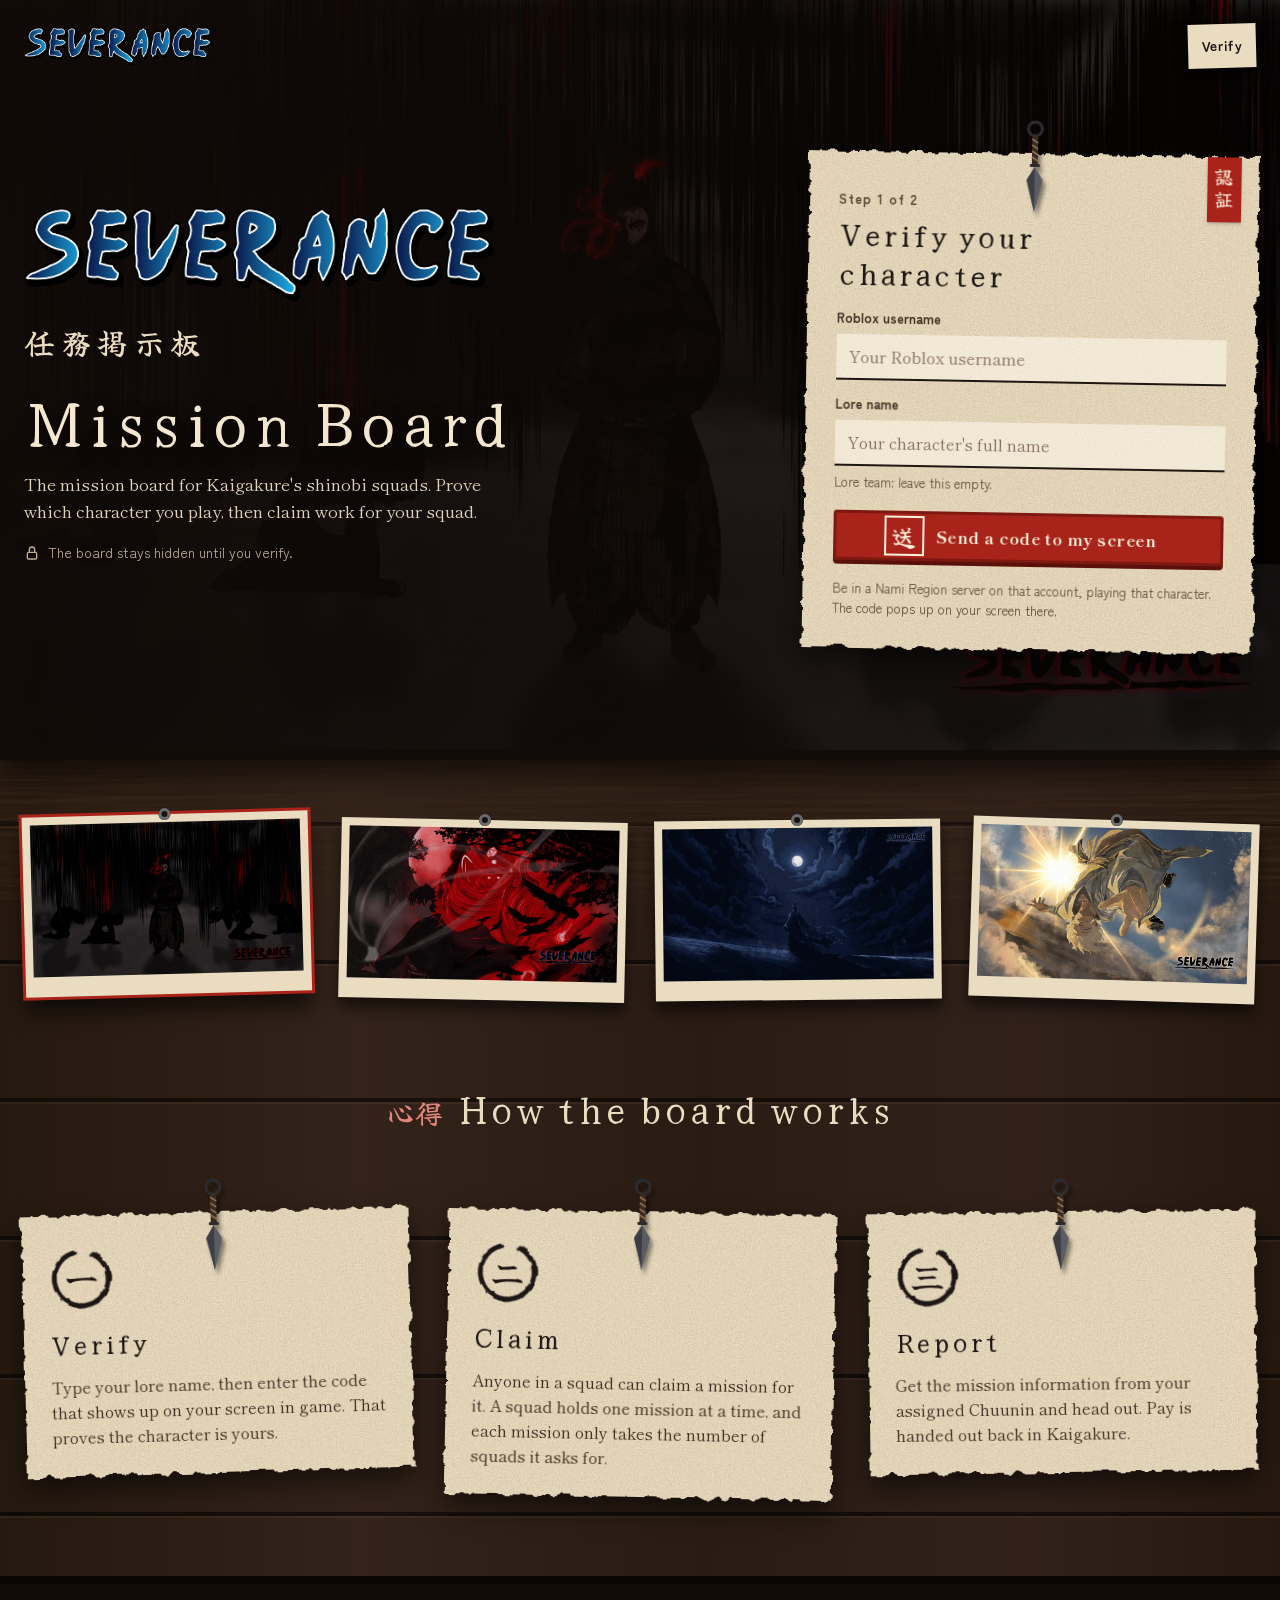
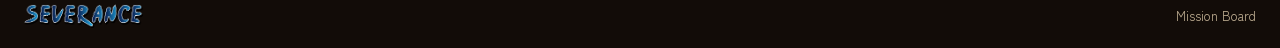
==== commit b61b59a7: "Add files via upload" ====
--- a/admin.html
+++ b/admin.html
@@ -8,7 +8,7 @@
 <link rel="preconnect" href="https://fonts.gstatic.com" crossorigin>
 <link rel="stylesheet" href="https://fonts.googleapis.com/css2?family=Yuji+Syuku&family=Shippori+Mincho+B1:wght@500;700;800&family=Zen+Kaku+Gothic+New:wght@500;700&display=swap">
 <link rel="icon" href="data:,">
-<link rel="stylesheet" href="css/style.css">
+<link rel="stylesheet" href="css/style.css?v=3">
 </head>
 <body data-page="admin">
 
@@ -59,6 +59,10 @@
         </div>
 
         <form id="post-form" class="post-form paper" novalidate>
+          <div id="edit-banner" class="edit-banner" hidden>
+            <span>Editing <strong id="edit-title"></strong>. Squads already on it stay on it.</span>
+            <button id="cancel-edit" class="link-btn" type="button">Cancel edit</button>
+          </div>
           <div class="form-grid">
             <div class="field wide"><label for="f-title">Title</label><input id="f-title" name="title" class="input" type="text" placeholder="Business Trip" autocomplete="off"></div>
             <div class="field wide"><label for="f-host">Host</label><input id="f-host" name="host" class="input" type="text" placeholder="Lore team member hosting it" autocomplete="off"></div>
@@ -78,7 +82,7 @@
           <div class="field"><label for="f-intel">Intel</label><textarea id="f-intel" name="intel" class="input" rows="3"></textarea></div>
           <div class="field"><label for="f-optional">Optional requirements</label><textarea id="f-optional" name="optionalRequirements" class="input" rows="2"></textarea></div>
           <div class="inline-actions">
-            <button class="btn btn-seal" type="submit"><span class="seal" aria-hidden="true">掲</span>Post to the board</button>
+            <button id="post-submit" class="btn btn-seal" type="submit"><span id="post-seal" class="seal" aria-hidden="true">掲</span><span id="post-label">Post to the board</span></button>
             <p id="post-msg" class="msg" role="status" hidden></p>
           </div>
         </form>
@@ -138,7 +142,7 @@
   </div>
 </footer>
 
-<script src="js/api.js"></script>
-<script src="js/app.js"></script>
+<script src="js/api.js?v=3"></script>
+<script src="js/app.js?v=3"></script>
 </body>
 </html>
--- a/css/style.css
+++ b/css/style.css
@@ -310,8 +310,11 @@
 .sheet-compact .sheet-section p, .sheet-compact .objectives { font-size: 15px; }
 .ledger { padding: 8px 6px; }
 .table-wrap { overflow-x: auto; }
-.table { min-width: 860px; }
-.table-row { display: grid; grid-template-columns: 2fr 1.1fr 0.6fr 0.8fr 1.1fr 1.8fr; gap: 12px; align-items: center; padding: 12px 20px; border-bottom: 1px solid rgba(42,29,20,0.3); color: var(--ink); }
+.table { min-width: 960px; }
+.table-row { display: grid; grid-template-columns: 2fr 1.1fr 0.6fr 0.8fr 1.1fr 2.5fr; gap: 12px; align-items: center; padding: 12px 20px; border-bottom: 1px solid rgba(42,29,20,0.3); color: var(--ink); }
+.table-row.is-editing { background: rgba(39,72,107,0.12); }
+.edit-banner { display: flex; flex-wrap: wrap; justify-content: space-between; align-items: center; gap: 8px 16px; padding: 12px 14px; border: 2px dashed var(--indigo); background: rgba(39,72,107,0.08); font-family: var(--sans); font-size: 14px; color: var(--ink); }
+.edit-banner strong { font-family: var(--serif); font-weight: 800; }
 .table-row:last-child { border-bottom: 0; }
 .table-head { font-family: var(--sans); font-size: 12px; font-weight: 700; letter-spacing: 0.1em; color: var(--ink-muted); border-bottom: 2px solid var(--ink-soft); }
 .table-row .right { text-align: right; }
